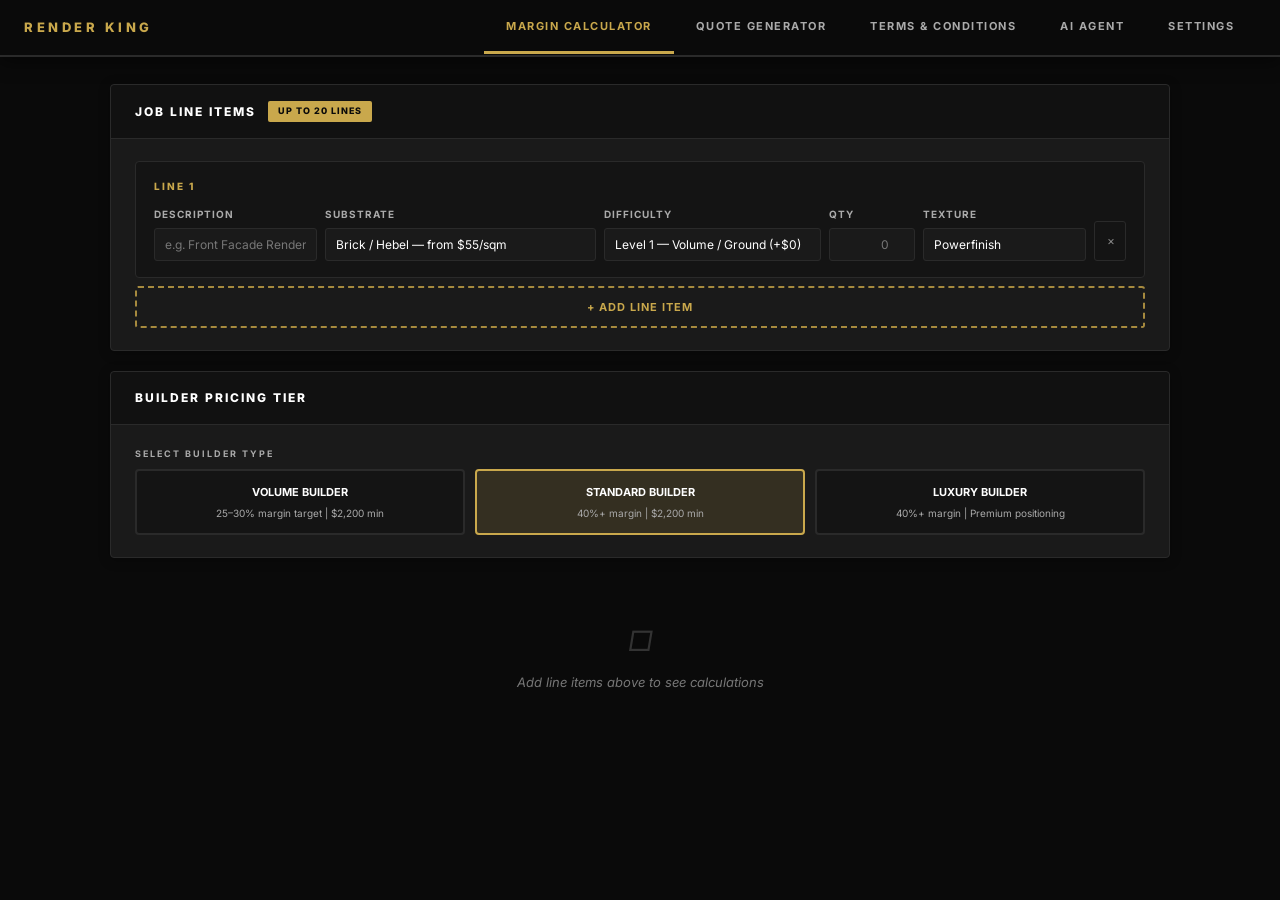
==== index.html @ f0fb31f8 "Dual-layer material calc for Full Hebel/EPS Systems, nonRender exclusion update, material breakdown " ====
<!DOCTYPE html>
<html lang="en">
<head>
<meta charset="UTF-8">
<meta name="viewport" content="width=device-width, initial-scale=1.0">
<title>RENDER KING — Business Tools</title>
<link href="https://fonts.googleapis.com/css2?family=Inter:wght@300;400;500;600;700;800;900&display=swap" rel="stylesheet">
<link rel="stylesheet" href="styles.css">
</head>
<body>

<!-- ═══ DRIFT WARNING BANNER ═══ -->
<div id="drift-banner" class="drift-banner">WARNING: CRITICAL VALUES HAVE DRIFTED FROM LOCKED DEFAULTS — REVIEW SETTINGS IMMEDIATELY</div>

<!-- ═══ TOP NAV BAR ═══ -->
<nav class="topnav">
  <div class="nav-brand">RENDER KING</div>
  <div class="nav-tabs">
    <button class="nav-tab active" data-tab="calculator" onclick="switchTab('calculator')">MARGIN CALCULATOR</button>
    <button class="nav-tab" data-tab="quote" onclick="switchTab('quote')">QUOTE GENERATOR</button>
    <button class="nav-tab" data-tab="terms" onclick="switchTab('terms')">TERMS &amp; CONDITIONS</button>
    <button class="nav-tab" data-tab="ai" onclick="switchTab('ai')">AI AGENT</button>
    <button class="nav-tab" data-tab="settings" onclick="switchTab('settings')">SETTINGS</button>
  </div>
</nav>

<!-- ═══════════════════════════════════════════════════════════ -->
<!-- TAB 1: MARGIN CALCULATOR                                    -->
<!-- ═══════════════════════════════════════════════════════════ -->
<div id="tab-calculator" class="tab-content active">
  <div class="page">

    <!-- SURFACE LINES -->
    <div class="card">
      <div class="card-header">
        <h2>JOB LINE ITEMS</h2>
        <span class="badge">UP TO 20 LINES</span>
      </div>
      <div class="card-body">
        <div id="surface-lines" class="surface-lines"></div>
        <button id="add-surface-btn" class="add-surface-btn" onclick="addSurfaceLine()">+ ADD LINE ITEM</button>
      </div>
    </div>

    <!-- BUILDER TIER -->
    <div class="card">
      <div class="card-header"><h2>BUILDER PRICING TIER</h2></div>
      <div class="card-body">
        <div class="section-label">SELECT BUILDER TYPE</div>
        <div id="tier-grid" class="tier-grid">
          <div class="tier-option" onclick="selectTier(this,'volume')" data-key="volume">
            <div class="tier-label">VOLUME BUILDER</div>
            <div class="tier-rate">25–30% margin target | $2,200 min</div>
          </div>
          <div class="tier-option active" onclick="selectTier(this,'standard')" data-key="standard">
            <div class="tier-label">STANDARD BUILDER</div>
            <div class="tier-rate">40%+ margin | $2,200 min</div>
          </div>
          <div class="tier-option" onclick="selectTier(this,'luxury')" data-key="luxury">
            <div class="tier-label">LUXURY BUILDER</div>
            <div class="tier-rate">40%+ margin | Premium positioning</div>
          </div>
        </div>
      </div>
    </div>

    <!-- EMPTY STATE -->
    <div id="empty-state" class="empty-state" style="display:none;">
      <div style="font-size:28px;color:var(--border-light);margin-bottom:8px;">&#9633;</div>
      <div>Add line items above to see calculations</div>
    </div>

    <!-- RESULTS -->
    <div id="results-content">

      <!-- SUMMARY -->
      <div class="card">
        <div class="card-header"><h2>JOB COST SUMMARY</h2><span class="badge">INTERNAL ONLY</span></div>
        <div class="card-body">
          <div id="vol-floor-warning" class="callout callout-red" style="display:none;margin-bottom:16px;">
            <strong>VOLUME BUILDER FLOOR ACTIVE:</strong> One or more line items have been locked to the $47/sqm minimum sell rate. The calculated rate was below the floor.
          </div>
          <div class="results-grid four">
            <div class="stat-card"><div class="stat-label">TOTAL RENDER AREA</div><div class="stat-value" id="r-total-sqm">—</div><div class="stat-sub" id="r-total-sqm-sub">Render lines only (excl. slabs & installs)</div></div>
            <div class="stat-card"><div class="stat-label">TOTAL MATERIAL COST</div><div class="stat-value" id="r-mat-cost">—</div><div class="stat-sub" id="r-mat-sub">Dulux system estimate</div></div>
            <div class="stat-card"><div class="stat-label">TOTAL LABOUR COST</div><div class="stat-value" id="r-lab-cost">—</div><div class="stat-sub" id="r-lab-sub">—</div></div>
            <div class="stat-card" style="border-color:var(--gold);"><div class="stat-label">TOTAL JOB COST</div><div class="stat-value gold" id="r-job-cost">—</div><div class="stat-sub" id="r-sqm-cost">—</div></div>
          </div>
        </div>
      </div>

      <!-- RECOMMENDED SELL PRICE -->
      <div class="card">
        <div class="card-header"><h2>RECOMMENDED SELL PRICE</h2><span class="badge">ALL PRICES EX GST</span></div>
        <div class="card-body" id="rec-sell-wrap"></div>
      </div>

      <!-- CUSTOM SELL PRICE -->
      <div class="card">
        <div class="card-header"><h2>CUSTOM SELL PRICE CHECK</h2></div>
        <div class="card-body">
          <div class="sell-price-wrap">
            <label>ENTER SELL PRICE (EX GST):</label>
            <input type="number" id="custom-sell" placeholder="0.00" oninput="recalc()">
            <div class="sp-result" id="custom-margin-display">Enter a sell price to see your actual margin</div>
          </div>
        </div>
      </div>

      <!-- MARGIN BANDS -->
      <div class="card">
        <div class="card-header"><h2>MARGIN BANDS</h2></div>
        <div class="card-body" id="margin-bands-wrap"></div>
      </div>

      <!-- PER-LINE BREAKDOWN -->
      <div class="card">
        <div class="card-header"><h2>PER-LINE BREAKDOWN</h2></div>
        <div class="card-body" id="line-breakdown-wrap"></div>
      </div>

      <!-- MARKET RATE COMPARISON -->
      <div class="card">
        <div class="card-header"><h2>MARKET RATE COMPARISON</h2><span class="badge">GOLD COAST 2025-2026</span></div>
        <div class="card-body" id="market-check-wrap"></div>
      </div>

      <!-- MATERIAL ESTIMATE -->
      <div class="card">
        <div class="card-header"><h2>MATERIAL COST ESTIMATE</h2><span class="badge">DULUX PACK CARD</span></div>
        <div class="card-body" id="material-wrap"></div>
      </div>

    </div><!-- /results-content -->
  </div><!-- /page -->
</div><!-- /tab-calculator -->


<!-- ═══════════════════════════════════════════════════════════ -->
<!-- TAB 2: QUOTE GENERATOR                                      -->
<!-- ═══════════════════════════════════════════════════════════ -->
<div id="tab-quote" class="tab-content">
  <div class="doc">

    <!-- HEADER -->
    <div class="doc-header">
      <div class="header-row">
        <div class="brand-block">
          <div class="doc-label">FORMAL QUOTATION</div>
          <h1>RENDER KING</h1>
          <div class="tagline">Premium Acrylic Render &amp; Texture Finish Specialist — Gold Coast QLD</div>
        </div>
        <div class="contact-block">
          <div class="cl"><strong>PHONE</strong> 0468 041 477</div>
          <div class="cl"><strong>EMAIL</strong> admin@renderrender.com.au</div>
          <div class="cl"><strong>WEB</strong> renderrender.com.au</div>
          <div class="cl" style="margin-top:8px;font-size:10px;color:var(--grey-mid);">All prices ex GST unless stated</div>
        </div>
      </div>
      <div class="quote-meta">
        <div class="meta-cell">
          <div class="meta-label">QUOTE NUMBER</div>
          <div class="meta-value"><span contenteditable="true" id="q-quote-number">RK-2026-</span></div>
        </div>
        <div class="meta-cell">
          <div class="meta-label">DATE ISSUED</div>
          <div class="meta-value" id="q-date-display"></div>
        </div>
        <div class="meta-cell">
          <div class="meta-label">QUOTE VALIDITY</div>
          <select class="validity-select" id="q-validity-select" onchange="updateQuoteValidity()">
            <option value="24">24 Hours</option>
            <option value="48" selected>48 Hours</option>
            <option value="120">5 Days</option>
            <option value="168">7 Days</option>
            <option value="336">14 Days</option>
            <option value="720">30 Days</option>
          </select>
          <div class="expiry-note" id="q-expiry-note"></div>
        </div>
        <div class="meta-cell">
          <div class="meta-label">BUILDER TYPE</div>
          <select class="validity-select" id="q-builder-type">
            <option value="standard">Standard Builder</option>
            <option value="volume">Volume Builder</option>
            <option value="luxury">Luxury Builder</option>
          </select>
        </div>
      </div>
      <div class="validity-banner" id="q-validity-banner">QUOTE VALID FOR 48 HOURS FROM DATE OF ISSUE</div>
    </div>

    <!-- BODY -->
    <div class="doc-body">

      <!-- Section 1: Client Details -->
      <div class="section">
        <div class="section-hd"><div class="sec-num">1</div><h2>CLIENT DETAILS</h2></div>
        <div class="g2">
          <div>
            <div class="field"><div class="field-lbl">CLIENT / COMPANY NAME</div><div class="field-val" contenteditable="true">&nbsp;</div></div>
            <div class="field"><div class="field-lbl">CONTACT NAME</div><div class="field-val" contenteditable="true">&nbsp;</div></div>
            <div class="field"><div class="field-lbl">PHONE</div><div class="field-val" contenteditable="true">&nbsp;</div></div>
            <div class="field"><div class="field-lbl">EMAIL</div><div class="field-val" contenteditable="true">&nbsp;</div></div>
          </div>
          <div>
            <div class="field"><div class="field-lbl">SITE ADDRESS</div><div class="field-val" contenteditable="true">&nbsp;</div></div>
            <div class="field"><div class="field-lbl">LOT / PLAN NUMBER</div><div class="field-val" contenteditable="true">&nbsp;</div></div>
            <div class="field"><div class="field-lbl">WORK CONTRACT / PO NUMBER</div><div class="field-val" contenteditable="true">&nbsp;</div></div>
            <div class="field"><div class="field-lbl">BUILDER REFERENCE</div><div class="field-val" contenteditable="true">&nbsp;</div></div>
          </div>
        </div>
      </div>

      <!-- Section 2: Scope of Work -->
      <div class="section">
        <div class="section-hd"><div class="sec-num">2</div><h2>SCOPE OF WORK</h2></div>
        <div class="field"><div class="field-lbl">PROJECT DESCRIPTION</div><div class="field-val tall" contenteditable="true">Acrylic render and texture finish application as per specifications below.</div></div>
        <div class="g2" style="margin-top:14px;">
          <div class="field"><div class="field-lbl">SUBSTRATE TYPE</div><div class="field-val" contenteditable="true">Brick/Hebel</div></div>
          <div class="field"><div class="field-lbl">DIFFICULTY LEVEL</div><div class="field-val" contenteditable="true">Level 1 — Volume/Ground</div></div>
        </div>
      </div>

      <!-- Section 3: Pricing -->
      <div class="section">
        <div class="section-hd"><div class="sec-num">3</div><h2>PRICING SCHEDULE</h2></div>
        <div class="pricing-wrap">
          <table class="pricing-table">
            <thead>
              <tr>
                <th>DESCRIPTION</th>
                <th class="right">QTY</th>
                <th>UNIT</th>
                <th class="right">RATE (EX GST)</th>
                <th class="right">TOTAL</th>
                <th class="center no-print">DEL</th>
              </tr>
            </thead>
            <tbody id="q-pricing-body"></tbody>
            <tfoot>
              <tr class="subtotal-row">
                <td colspan="4" class="right">SUBTOTAL (EX GST)</td>
                <td class="right" id="q-subtotal-cell">$0.00</td>
                <td class="no-print"></td>
              </tr>
              <tr class="gst-row">
                <td colspan="4" class="right">GST (10%)</td>
                <td class="right" id="q-gst-cell">$0.00</td>
                <td class="no-print"></td>
              </tr>
              <tr class="grand-total-row">
                <td colspan="4" class="right">TOTAL (INC GST)</td>
                <td class="right" id="q-grand-total-cell">$0.00</td>
                <td class="no-print"></td>
              </tr>
            </tfoot>
          </table>
        </div>
        <button class="add-line-btn no-print" onclick="addQuoteLine()">+ ADD LINE ITEM</button>
      </div>

      <!-- Section 4: Inclusions & Exclusions -->
      <div class="section">
        <div class="section-hd"><div class="sec-num">4</div><h2>INCLUSIONS &amp; EXCLUSIONS</h2></div>
        <div class="inc-exc">
          <div class="inc-col">
            <h4>INCLUDED</h4>
            <ul class="ie-list">
              <li>Supply and application of acrylic render system</li>
              <li>Surface preparation and priming</li>
              <li>Corner beading and trim installation</li>
              <li>Masking and protection of adjacent surfaces</li>
              <li>Final texture coat application</li>
              <li>Site cleanup on completion</li>
              <li>Touch-up kit supplied</li>
            </ul>
          </div>
          <div class="exc-col">
            <h4>EXCLUDED</h4>
            <ul class="ie-list">
              <li>Scaffolding (unless specified in pricing)</li>
              <li>Structural repairs or crack stitching</li>
              <li>Painting (unless specified)</li>
              <li>Removal of existing render</li>
              <li>Waterproofing (unless specified)</li>
              <li>Any work not explicitly listed above</li>
            </ul>
          </div>
        </div>
      </div>

      <!-- Section 5: Payment Terms -->
      <div class="section">
        <div class="section-hd"><div class="sec-num">5</div><h2>PAYMENT SCHEDULE</h2></div>
        <table class="payment-table">
          <thead>
            <tr><th>STAGE</th><th>DESCRIPTION</th><th class="right">%</th><th class="right">AMOUNT (EX GST)</th></tr>
          </thead>
          <tbody>
            <tr>
              <td><span class="stage-num">1</span></td>
              <td>Booking Deposit — due on acceptance</td>
              <td class="right" id="q-deposit-pct">10%</td>
              <td class="right" id="q-deposit-amt">—</td>
            </tr>
            <tr>
              <td><span class="stage-num">2</span></td>
              <td>Material Payment — due before materials ordered</td>
              <td class="right">50%</td>
              <td class="right" id="q-material-amt">—</td>
            </tr>
            <tr>
              <td><span class="stage-num">3</span></td>
              <td>Final Payment — due on practical completion</td>
              <td class="right" id="q-final-pct">40%</td>
              <td class="right" id="q-final-amt">—</td>
            </tr>
          </tbody>
          <tfoot>
            <tr><td colspan="3" class="right">TOTAL (EX GST)</td><td class="right" id="q-payment-total">—</td></tr>
          </tfoot>
        </table>
        <div class="callout callout-gold" style="margin-top:14px;">
          <strong>PAYMENT TERMS:</strong> All invoices are due within 7 days of issue. Overdue accounts incur a $220 administration fee plus 3% per week interest on the outstanding balance. Governed by the Building Industry Fairness (Security of Payment) Act 2017 (QLD).
        </div>
      </div>

      <!-- Section 6: T&C Summary -->
      <div class="section">
        <div class="section-hd"><div class="sec-num">6</div><h2>KEY TERMS</h2></div>
        <div class="tc-grid">
          <div class="tc-item"><div class="tc-head">VARIATION RATE</div>$110/hr + GST — 2-hour minimum for all variations</div>
          <div class="tc-item"><div class="tc-head">MINIMUM JOB</div>$2,200 ex GST minimum applies to all works</div>
          <div class="tc-item"><div class="tc-head">QUOTE VALIDITY</div>This quote is valid for the period stated above from date of issue</div>
          <div class="tc-item"><div class="tc-head">GOVERNING LAW</div>Building Industry Fairness (Security of Payment) Act 2017 (QLD)</div>
        </div>
      </div>

      <!-- Section 7: Site Photos & Plans -->
      <div class="section">
        <div class="section-hd"><div class="sec-num">7</div><h2>SITE PHOTOS, PLANS &amp; MARKUPS</h2></div>
        <div class="quote-attachments-zone no-print">
          <input type="file" id="q-attach-input" multiple accept="image/*,.pdf" onchange="handleQuoteAttachments(this.files)" style="display:none;">
          <button class="add-line-btn" onclick="document.getElementById('q-attach-input').click()" style="margin-bottom:10px;">UPLOAD PHOTOS / PLANS</button>
          <div class="upload-hint">Accepts JPG, PNG, PDF — multiple files supported</div>
        </div>
        <div id="q-attach-list" class="quote-attach-list"></div>
        <div class="callout callout-info" style="margin-top:14px;">
          <strong>NOTE:</strong> Attached files are stored with this quote and visible when the quote link is shared.
        </div>
      </div>

      <!-- Section 8: Special Conditions -->
      <div class="section">
        <div class="section-hd"><div class="sec-num">8</div><h2>SPECIAL CONDITIONS</h2></div>
        <div id="q-special-conditions" class="special-conditions-list"></div>
        <button class="add-line-btn no-print" onclick="addSpecialCondition()" style="margin-top:10px;">+ ADD SPECIAL CONDITION</button>
      </div>

      <!-- Section 9: Signature -->
      <div class="section">
        <div class="section-hd"><div class="sec-num">9</div><h2>ACCEPTANCE</h2></div>
        <div class="callout callout-gold" style="margin-bottom:16px;">
          <strong>By signing below, the client accepts this quotation and agrees to the Payment Terms &amp; Conditions of Render Render Pty Ltd (trading as Render King).</strong>
        </div>

        <!-- Digital Signature (screen) -->
        <div class="digital-sig-block no-print">
          <div class="digital-sig-title">DIGITAL SIGNATURE</div>
          <div class="digital-sig-subtitle">Draw your signature below to accept this quotation</div>
          <div class="sig-accepted-banner" id="q-sig-accepted-banner">
            <span class="acc-label"></span>
          </div>
          <div class="canvas-wrap" id="q-canvas-wrap">
            <canvas id="q-sig-canvas"></canvas>
            <div class="canvas-hint" id="q-canvas-hint">SIGN HERE</div>
          </div>
          <div class="sig-btn-row">
            <button class="sig-btn sig-btn-clear" onclick="clearQuoteSig()">CLEAR</button>
            <button class="sig-btn sig-btn-accept" id="q-accept-btn" onclick="acceptQuoteSig()" disabled>ACCEPT &amp; SIGN</button>
          </div>
          <img id="q-sig-image" style="display:none;max-width:300px;margin:10px auto;border:1px solid var(--border);" alt="Signature">
        </div>

        <!-- Print Signature -->
        <div class="print-sig-grid">
          <div>
            <div class="print-sig-lbl">CLIENT SIGNATURE</div>
            <div class="print-sig-line"></div>
            <div class="sig-field-row">
              <label class="sig-field-label">Full Name</label>
              <input type="text" class="sig-field-input" id="q-sig-client-name" placeholder="Type full name">
            </div>
            <div class="sig-field-row">
              <label class="sig-field-label">Date</label>
              <input type="date" class="sig-field-input" id="q-sig-client-date">
            </div>
            <div class="sig-field-row">
              <label class="sig-field-label">Print Name</label>
              <input type="text" class="sig-field-input" id="q-sig-client-print" placeholder="Print name">
            </div>
          </div>
          <div>
            <div class="print-sig-lbl">RENDER RENDER PTY LTD (RENDER KING)</div>
            <div class="print-sig-line"></div>
            <div class="sig-field-row">
              <label class="sig-field-label">Name</label>
              <span class="sig-field-locked">King Mannion</span>
            </div>
            <div class="sig-field-row">
              <label class="sig-field-label">Title</label>
              <span class="sig-field-locked">Director</span>
            </div>
            <div class="sig-field-row">
              <label class="sig-field-label">Date</label>
              <input type="date" class="sig-field-input" id="q-sig-rk-date">
            </div>
          </div>
        </div>
      </div>

    </div><!-- /doc-body -->

    <div class="doc-footer">
      <div><span class="gold">RENDER RENDER PTY LTD</span> — Trading as Render King</div>
      <div>Phone: 0468 041 477 | Gold Coast, QLD</div>
    </div>
  </div><!-- /doc -->

  <div class="quote-toolbar no-print">
    <button class="tb-btn" onclick="saveQuoteToGitHub()">SAVE &amp; GET LINK</button>
    <button class="tb-btn ghost" onclick="window.print()">PRINT / SAVE PDF</button>
    <button class="tb-btn ghost" onclick="toggleEditMode()">EDIT MODE</button>
    <button class="tb-btn ghost" onclick="clearQuoteForm()">CLEAR FORM</button>
  </div>
</div><!-- /tab-quote -->


<!-- ═══════════════════════════════════════════════════════════ -->
<!-- TAB 3: TERMS & CONDITIONS                                   -->
<!-- ═══════════════════════════════════════════════════════════ -->
<div id="tab-terms" class="tab-content">
  <div class="doc">
    <div class="doc-header">
      <div class="header-row">
        <div class="brand-block">
          <div class="doc-label">PAYMENT TERMS &amp; CONDITIONS</div>
          <h1>RENDER KING</h1>
          <div class="tagline">Render Render Pty Ltd — Gold Coast QLD</div>
        </div>
        <div class="contact-block">
          <div class="cl"><strong>PHONE</strong> 0468 041 477</div>
          <div class="cl"><strong>EMAIL</strong> admin@renderrender.com.au</div>
          <div class="cl"><strong>WEB</strong> renderrender.com.au</div>
        </div>
      </div>
    </div>

    <div class="doc-body">

      <!-- Section 1 -->
      <div class="section">
        <div class="tc-section"><div class="tc-section-head"><div class="tc-section-num">1</div><h2>PAYMENT TERMS</h2></div>
          <div class="clause"><span class="clause-num">1.1</span><span class="clause-text">All invoices issued by Render Render Pty Ltd (trading as Render King) are due and payable within seven (7) days from the date of issue unless otherwise agreed in writing.</span></div>
          <div class="clause"><span class="clause-num">1.2</span><span class="clause-text">Payment must be made in full by the due date. Partial payments are not accepted unless a formal payment arrangement has been agreed upon in writing.</span></div>
          <div class="clause"><span class="clause-num">1.3</span><span class="clause-text">All prices quoted are exclusive of GST unless explicitly stated otherwise.</span></div>
        </div>
      </div>

      <!-- Section 2 -->
      <div class="section">
        <div class="tc-section"><div class="tc-section-head"><div class="tc-section-num">2</div><h2>PAYMENT STRUCTURE</h2></div>
          <div class="clause"><span class="clause-num">2.1</span><span class="clause-text">For projects valued over $20,000 (ex GST): 5% booking deposit on acceptance, 50% material payment before materials are ordered, and 45% final payment on practical completion.</span></div>
          <div class="clause"><span class="clause-num">2.2</span><span class="clause-text">For projects valued under $20,000 (ex GST): 10% booking deposit on acceptance, 50% material payment before materials are ordered, and 40% final payment on practical completion.</span></div>
          <div class="clause"><span class="clause-num">2.3</span><span class="clause-text">Volume builder payment terms are negotiated separately and confirmed in writing prior to commencement.</span></div>
        </div>
      </div>

      <!-- Section 3 -->
      <div class="section">
        <div class="tc-section"><div class="tc-section-head"><div class="tc-section-num">3</div><h2>OVERDUE PAYMENTS &amp; ENFORCEMENT</h2></div>
          <div class="clause"><span class="clause-num">3.1</span><span class="clause-text">Any invoice that remains unpaid after the due date will incur a $220 administration fee.</span></div>
          <div class="clause"><span class="clause-num">3.2</span><span class="clause-text">Interest will be charged at a rate of 3% per week on the outstanding balance from the date the invoice becomes overdue.</span></div>
          <div class="clause"><span class="clause-num">3.3</span><span class="clause-text">Render Render Pty Ltd reserves the right to engage debt recovery services for any unpaid invoices. All associated recovery costs, including legal fees and collection agency charges, will be borne by the debtor.</span></div>
          <div class="clause"><span class="clause-num">3.4</span><span class="clause-text">These terms are governed by the Building Industry Fairness (Security of Payment) Act 2017 (QLD). Render Render Pty Ltd reserves all rights under this legislation to recover payment for work performed.</span></div>
        </div>
      </div>

      <!-- Section 4 -->
      <div class="section">
        <div class="tc-section"><div class="tc-section-head"><div class="tc-section-num">4</div><h2>SUSPENSION OF WORKS</h2></div>
          <div class="clause"><span class="clause-num">4.1</span><span class="clause-text">Render Render Pty Ltd reserves the right to suspend works immediately if payment terms are breached.</span></div>
          <div class="clause"><span class="clause-num">4.2</span><span class="clause-text">Any suspension due to non-payment may result in rescheduling and additional costs.</span></div>
        </div>
      </div>

      <!-- Section 5 -->
      <div class="section">
        <div class="tc-section"><div class="tc-section-head"><div class="tc-section-num">5</div><h2>OWNERSHIP OF MATERIALS AND WORKS</h2></div>
          <div class="clause"><span class="clause-num">5.1</span><span class="clause-text">All materials, finishes, and works supplied by Render Render Pty Ltd remain the property of the contractor until payment is received in full for all claims associated with the contract.</span></div>
          <div class="clause"><span class="clause-num">5.2</span><span class="clause-text">Legal ownership transfers only once full settlement is cleared and confirmed.</span></div>
        </div>
      </div>

      <!-- Section 6 -->
      <div class="section">
        <div class="tc-section"><div class="tc-section-head"><div class="tc-section-num">6</div><h2>WORK SUSPENSION AND SUBCONTRACTING LIMITATIONS</h2></div>
          <div class="clause"><span class="clause-num">6.1</span><span class="clause-text">If any invoice remains unpaid beyond its due date or the agreed credit limit is exceeded, Render Render Pty Ltd reserves the right to stop work immediately.</span></div>
          <div class="clause"><span class="clause-num">6.2</span><span class="clause-text">In the event of a payment dispute or unresolved claim, no third-party contractors, builders, or suppliers are to be engaged for continuation, rectification, or substitution of the contracted works until a written resolution is agreed upon by both parties.</span></div>
          <div class="clause"><span class="clause-num">6.3</span><span class="clause-text">This clause ensures the integrity of the job and allows for proper dispute handling without interference or miscommunication.</span></div>
        </div>
      </div>

      <!-- Section 7 -->
      <div class="section">
        <div class="tc-section"><div class="tc-section-head"><div class="tc-section-num">7</div><h2>VARIATIONS AND DELAYS</h2></div>
          <div class="clause"><span class="clause-num">7.1</span><span class="clause-text">Any changes to the original scope of work must be submitted in writing and confirmed by both parties prior to execution.</span></div>
          <div class="clause"><span class="clause-num">7.2</span><span class="clause-text">Additional work or alterations will be costed at the variation rate of $110/hr (ex GST) with a 2-hour minimum, or as a quoted variation, and billed accordingly.</span></div>
          <div class="clause"><span class="clause-num">7.3</span><span class="clause-text">Delays caused by weather, site restrictions, or other trades may require rescheduling or additional charges, which will be communicated clearly at the time.</span></div>
        </div>
      </div>

      <!-- Section 8 -->
      <div class="section">
        <div class="tc-section"><div class="tc-section-head"><div class="tc-section-num">8</div><h2>MINIMUM JOB VALUE</h2></div>
          <div class="clause"><span class="clause-num">8.1</span><span class="clause-text">A minimum job value of $2,200 (ex GST) applies to all works undertaken by Render Render Pty Ltd.</span></div>
          <div class="clause"><span class="clause-num">8.2</span><span class="clause-text">Any works quoted below this threshold will be invoiced at the minimum job value.</span></div>
        </div>
      </div>

      <!-- Section 9 -->
      <div class="section">
        <div class="tc-section"><div class="tc-section-head"><div class="tc-section-num">9</div><h2>WORKMANSHIP WARRANTY</h2></div>
          <div class="clause"><span class="clause-num">9.1</span><span class="clause-text">All workmanship is covered under statutory warranties as required by Queensland law.</span></div>
        </div>
      </div>

      <!-- Section 10 -->
      <div class="section">
        <div class="tc-section"><div class="tc-section-head"><div class="tc-section-num">10</div><h2>SUPPLIER PRODUCT WARRANTY</h2></div>
          <div class="clause"><span class="clause-num">10.1</span><span class="clause-text">Render Render Pty Ltd uses only premium, industry-leading products and materials supplied by trusted manufacturers including Dulux Acratex systems.</span></div>
          <div class="clause"><span class="clause-num">10.2</span><span class="clause-text">All finishes, coatings, and specialised products used in your project are backed by the warranties of their respective suppliers.</span></div>
          <div class="clause"><span class="clause-num">10.3</span><span class="clause-text">We confidently pass these protections on to you, ensuring that your investment is safeguarded by both our workmanship and the quality of the materials we use.</span></div>
        </div>
      </div>

      <!-- Section 11 -->
      <div class="section">
        <div class="tc-section"><div class="tc-section-head"><div class="tc-section-num">11</div><h2>TERMINATION</h2></div>
          <div class="clause"><span class="clause-num">11.1</span><span class="clause-text">Render Render Pty Ltd reserves the right to terminate this agreement if payment terms are repeatedly breached, site conditions become unworkable, or if outside contractors are engaged before a written dispute is resolved.</span></div>
          <div class="clause"><span class="clause-num">11.2</span><span class="clause-text">Upon termination, any work completed up to that point will be invoiced and is payable immediately.</span></div>
        </div>
      </div>

      <div class="end-mark">— END OF TERMS —</div>

      <!-- SIGNATURE -->
      <div class="tc-sig-section">
        <div class="tc-sig-title">ACKNOWLEDGEMENT &amp; ACCEPTANCE</div>
        <div class="callout callout-gold" style="margin-bottom:24px;">
          <strong>By signing below, the client acknowledges they have read, understood, and agree to all Payment Terms &amp; Conditions set out in this document. These terms form part of the contract between the client and Render Render Pty Ltd (trading as Render King).</strong>
        </div>
        <div style="margin-bottom:20px;">
          <div class="field-lbl" style="margin-bottom:4px;">PROJECT / QUOTE REFERENCE</div>
          <div class="field-val" contenteditable="true">&nbsp;</div>
        </div>
        <div class="print-sig-grid">
          <div>
            <div class="print-sig-lbl">CLIENT SIGNATURE</div>
            <div class="print-sig-line"></div>
            <div class="sig-field-row">
              <label class="sig-field-label">Full Name</label>
              <input type="text" class="sig-field-input" id="tc-sig-client-name" placeholder="Type full name">
            </div>
            <div class="sig-field-row">
              <label class="sig-field-label">Date</label>
              <input type="date" class="sig-field-input" id="tc-sig-client-date">
            </div>
            <div class="sig-field-row">
              <label class="sig-field-label">Print Name</label>
              <input type="text" class="sig-field-input" id="tc-sig-client-print" placeholder="Print name">
            </div>
          </div>
          <div>
            <div class="print-sig-lbl">RENDER RENDER PTY LTD (RENDER KING)</div>
            <div class="print-sig-line"></div>
            <div class="sig-field-row">
              <label class="sig-field-label">Name</label>
              <span class="sig-field-locked">King Mannion</span>
            </div>
            <div class="sig-field-row">
              <label class="sig-field-label">Title</label>
              <span class="sig-field-locked">Director</span>
            </div>
            <div class="sig-field-row">
              <label class="sig-field-label">Date</label>
              <input type="date" class="sig-field-input" id="tc-sig-rk-date">
            </div>
          </div>
        </div>
      </div>
    </div><!-- /doc-body -->

    <div class="doc-footer">
      <div><span class="gold">RENDER RENDER PTY LTD</span> — Trading as Render King — Payment Terms &amp; Conditions</div>
      <div>Phone: 0468 041 477 | Gold Coast, QLD</div>
    </div>
  </div><!-- /doc -->

  <div class="quote-toolbar no-print">
    <button class="tb-btn" onclick="window.print()">PRINT / SAVE PDF</button>
  </div>
</div><!-- /tab-terms -->


<!-- ═══════════════════════════════════════════════════════════ -->
<!-- TAB 4: AI AGENT — GUIDED JOB CAPTURE FORM                  -->
<!-- ═══════════════════════════════════════════════════════════ -->
<div id="tab-ai" class="tab-content">
  <div class="page">

    <!-- SUCCESS BANNER -->
    <div id="agent-success-banner" class="agent-success-banner" style="display:none;">QUOTE POPULATED — Review and confirm before saving</div>

    <!-- SECTION 1: CLIENT DETAILS -->
    <div class="card">
      <div class="card-header"><h2>CLIENT DETAILS</h2></div>
      <div class="card-body">
        <div class="agent-grid">
          <div class="agent-field">
            <label>CLIENT NAME</label>
            <div class="mic-wrap">
              <input type="text" id="ag-client-name" placeholder="Client or company name">
              <button class="mic-btn" onclick="startVoice('ag-client-name')" title="Voice input">&#127908;</button>
            </div>
          </div>
          <div class="agent-field">
            <label>PHONE NUMBER</label>
            <div class="mic-wrap">
              <input type="tel" id="ag-phone" placeholder="0400 000 000">
              <button class="mic-btn" onclick="startVoice('ag-phone','phone')" title="Voice input">&#127908;</button>
            </div>
          </div>
          <div class="agent-field">
            <label>EMAIL ADDRESS</label>
            <div class="mic-wrap">
              <input type="email" id="ag-email" placeholder="client@email.com">
              <button class="mic-btn" onclick="startVoice('ag-email','email')" title="Voice input">&#127908;</button>
            </div>
          </div>
          <div class="agent-field">
            <label>PROJECT ADDRESS</label>
            <div class="mic-wrap">
              <input type="text" id="ag-address" placeholder="Full site address">
              <button class="mic-btn" onclick="startVoice('ag-address')" title="Voice input">&#127908;</button>
            </div>
          </div>
          <div class="agent-field">
            <label>SITE CONTACT <span class="opt-label">(OPTIONAL)</span></label>
            <div class="mic-wrap">
              <input type="text" id="ag-site-contact" placeholder="TBA if blank">
              <button class="mic-btn" onclick="startVoice('ag-site-contact')" title="Voice input">&#127908;</button>
            </div>
          </div>
          <div class="agent-field">
            <label>BUILDER NAME <span class="opt-label">(OPTIONAL)</span></label>
            <div class="mic-wrap">
              <input type="text" id="ag-builder-name" placeholder="Builder company name">
              <button class="mic-btn" onclick="startVoice('ag-builder-name')" title="Voice input">&#127908;</button>
            </div>
          </div>
          <div class="agent-field">
            <label>BUILDER TYPE</label>
            <select id="ag-builder-type">
              <option value="volume">Volume Builder</option>
              <option value="standard" selected>Standard Builder</option>
              <option value="luxury">Luxury Builder</option>
            </select>
          </div>
        </div>
      </div>
    </div>

    <!-- SECTION 2: JOB SECTIONS -->
    <div class="card">
      <div class="card-header"><h2>JOB SECTIONS</h2><span class="badge">MULTI-SECTION SUPPORT</span></div>
      <div class="card-body">
        <div id="ag-sections-wrap"></div>
        <button class="add-surface-btn" onclick="addAgentSection()" style="margin-top:12px;">+ ADD SECTION</button>
      </div>
    </div>

    <!-- SECTION 3: JOB DETAILS -->
    <div class="card">
      <div class="card-header"><h2>JOB DETAILS</h2></div>
      <div class="card-body">
        <div class="agent-grid">
          <div class="agent-field">
            <label>COLOUR / FINISH</label>
            <div class="mic-wrap">
              <input type="text" id="ag-colour" placeholder="TBA if blank">
              <button class="mic-btn" onclick="startVoice('ag-colour')" title="Voice input">&#127908;</button>
            </div>
          </div>
          <div class="agent-field">
            <label>START DATE</label>
            <input type="date" id="ag-start-date">
          </div>
          <div class="agent-field">
            <label>DURATION</label>
            <div class="mic-wrap">
              <input type="text" id="ag-duration" placeholder="TBA if blank">
              <button class="mic-btn" onclick="startVoice('ag-duration')" title="Voice input">&#127908;</button>
            </div>
          </div>
        </div>
        <div class="agent-field" style="margin-top:12px;">
          <label>SCOPE DESCRIPTION</label>
          <div class="mic-wrap">
            <textarea id="ag-scope" rows="4" placeholder="Free text description of work — e.g. Full acrylic render to new build, ground and upper floor..."></textarea>
            <button class="mic-btn" onclick="startVoice('ag-scope')" title="Voice input" style="align-self:flex-start;margin-top:4px;">&#127908;</button>
          </div>
        </div>
      </div>
    </div>

    <!-- SECTION 4: ATTACHMENTS -->
    <div class="card">
      <div class="card-header"><h2>PLANS / PHOTOS / SITE NOTES</h2><span class="badge">OPTIONAL</span></div>
      <div class="card-body">
        <div class="agent-upload-zone" id="ag-upload-zone">
          <input type="file" id="ag-file-input" multiple accept="image/*,.pdf,.doc,.docx" onchange="handleAgentFiles(this.files)" style="display:none;">
          <button class="add-surface-btn" onclick="document.getElementById('ag-file-input').click()" style="margin-bottom:12px;">UPLOAD FILES</button>
          <div class="upload-hint">Accepts JPG, PNG, PDF, DOC — multiple files supported</div>
          <div id="ag-file-list" class="agent-file-list"></div>
        </div>
      </div>
    </div>

    <!-- SECTION 5: QUOTE SETTINGS -->
    <div class="card">
      <div class="card-header"><h2>QUOTE SETTINGS</h2></div>
      <div class="card-body">
        <div class="agent-grid">
          <div class="agent-field">
            <label>QUOTE NUMBER</label>
            <input type="text" id="ag-quote-number" placeholder="Auto-generated">
          </div>
          <div class="agent-field">
            <label>PREPARED BY</label>
            <input type="text" id="ag-prepared-by" value="King Mannion">
          </div>
          <div class="agent-field">
            <label>VALIDITY</label>
            <select id="ag-validity">
              <option value="24">24 Hours</option>
              <option value="48" selected>48 Hours</option>
              <option value="168">7 Days</option>
              <option value="336">14 Days</option>
            </select>
          </div>
        </div>
      </div>
    </div>

    <!-- VOICE INDICATOR -->
    <div id="ag-voice-indicator" class="voice-indicator" style="display:none;">&#127908; LISTENING...</div>

    <!-- ACTION BUTTONS -->
    <div class="agent-actions">
      <button class="agent-populate-btn" onclick="populateQuoteFromAgent()">POPULATE QUOTE &amp; CALCULATOR</button>
      <button class="agent-clear-btn" onclick="clearAgentForm()">CLEAR FORM</button>
    </div>

  </div><!-- /page -->
</div><!-- /tab-ai -->


<!-- ═══════════════════════════════════════════════════════════ -->
<!-- TAB 5: SETTINGS                                              -->
<!-- ═══════════════════════════════════════════════════════════ -->
<div id="tab-settings" class="tab-content">
  <div class="page">

    <!-- CORE BUSINESS SETTINGS -->
    <div class="card">
      <div class="card-header">
        <h2>CORE BUSINESS SETTINGS</h2>
        <span class="badge">STOP-CHECK ACTIVE</span>
      </div>
      <div class="card-body">
        <div class="settings-grid">
          <div class="settings-field">
            <label>SUBCONTRACTOR RATE ($/SQM)</label>
            <input type="number" id="set-subbie-rate" value="27" step="0.5" oninput="onSettingChange()">
          </div>
          <div class="settings-field">
            <label>VARIATION RATE ($/HR)</label>
            <input type="number" id="set-variation-rate" value="110" step="1" oninput="onSettingChange()">
          </div>
          <div class="settings-field">
            <label>MINIMUM JOB VALUE ($)</label>
            <input type="number" id="set-min-job" value="2200" step="100" oninput="onSettingChange()">
          </div>
          <div class="settings-field">
            <label>SLAB LABOUR (FLAT FEE $)</label>
            <input type="number" id="set-slab-labour" value="200" step="10" oninput="onSettingChange()">
          </div>
        </div>
      </div>
    </div>

    <!-- SUBSTRATE BASE RATES -->
    <div class="card">
      <div class="card-header">
        <h2>SUBSTRATE BASE RATES ($/SQM SELL)</h2>
        <span class="badge">ALL PRICES EX GST</span>
      </div>
      <div class="card-body">
        <div class="settings-grid">
          <div class="settings-field">
            <label>BRICK / HEBEL</label>
            <input type="number" id="set-sub-brick_hebel" value="55" step="1" oninput="onSettingChange()">
          </div>
          <div class="settings-field">
            <label>EPS / BLUEBOARD</label>
            <input type="number" id="set-sub-eps_blueboard" value="75" step="1" oninput="onSettingChange()">
          </div>
          <div class="settings-field">
            <label>SPECIALTY / ARCHITECTURAL</label>
            <input type="number" id="set-sub-specialty" value="110" step="1" oninput="onSettingChange()">
          </div>
          <div class="settings-field">
            <label>HEBEL SUPPLY + INSTALL</label>
            <input type="number" id="set-sub-hebel_supply" value="110" step="1" oninput="onSettingChange()">
          </div>
          <div class="settings-field">
            <label>FULL HEBEL SYSTEM</label>
            <input type="number" id="set-sub-hebel_full" value="165" step="1" oninput="onSettingChange()">
          </div>
          <div class="settings-field">
            <label>EPS SUPPLY + INSTALL</label>
            <input type="number" id="set-sub-eps_supply" value="85" step="1" oninput="onSettingChange()">
          </div>
          <div class="settings-field">
            <label>FULL EPS SYSTEM</label>
            <input type="number" id="set-sub-eps_full" value="150" step="1" oninput="onSettingChange()">
          </div>
          <div class="settings-field">
            <label>SLAB BUILD ($/LM)</label>
            <input type="number" id="set-sub-slab_build" value="15" step="0.5" oninput="onSettingChange()">
          </div>
          <div class="settings-field">
            <label>SPECIALTY FINISH</label>
            <input type="number" id="set-sub-specialty_finish" value="95" step="1" oninput="onSettingChange()">
          </div>
          <div class="settings-field">
            <label>EXTERNAL MICROCEMENT</label>
            <input type="number" id="set-sub-ext_microcement" value="180" step="1" oninput="onSettingChange()">
          </div>
          <div class="settings-field">
            <label>OTHER / STANDARD FINISH</label>
            <input type="number" id="set-sub-other_standard" value="55" step="1" oninput="onSettingChange()">
          </div>
          <div class="settings-field">
            <label>HEBEL / AAC INSTALL (SUPPLY+INSTALL)</label>
            <input type="number" id="set-sub-hebel_install" value="80" step="1" oninput="onSettingChange()">
          </div>
          <div class="settings-field">
            <label>EPS INSTALL (SUPPLY+INSTALL)</label>
            <input type="number" id="set-sub-eps_install" value="65" step="1" oninput="onSettingChange()">
          </div>
        </div>
      </div>
    </div>

    <!-- DIFFICULTY ADD-ONS -->
    <div class="card">
      <div class="card-header">
        <h2>DIFFICULTY ADD-ONS ($/SQM)</h2>
        <span class="badge">LOCKED DEFAULTS</span>
      </div>
      <div class="card-body">
        <div class="settings-grid" style="grid-template-columns:repeat(5,1fr);">
          <div class="settings-field">
            <label>LVL 1 — GROUND</label>
            <input type="number" id="set-diff-1" value="0" step="1" oninput="onSettingChange()">
          </div>
          <div class="settings-field">
            <label>LVL 2 — LOWER</label>
            <input type="number" id="set-diff-2" value="5" step="1" oninput="onSettingChange()">
          </div>
          <div class="settings-field">
            <label>LVL 3 — UPPER</label>
            <input type="number" id="set-diff-3" value="12" step="1" oninput="onSettingChange()">
          </div>
          <div class="settings-field">
            <label>LVL 4 — DETAIL</label>
            <input type="number" id="set-diff-4" value="22" step="1" oninput="onSettingChange()">
          </div>
          <div class="settings-field">
            <label>LVL 5 — LUXURY</label>
            <input type="number" id="set-diff-5" value="35" step="1" oninput="onSettingChange()">
          </div>
        </div>
      </div>
    </div>

    <!-- VOLUME BUILDER FLOOR -->
    <div class="card">
      <div class="card-header">
        <h2>VOLUME BUILDER FLOOR</h2>
        <span class="badge">HARD FLOOR — NO QUOTE BELOW THIS</span>
      </div>
      <div class="card-body">
        <div class="settings-grid" style="grid-template-columns:1fr 1fr 1fr;">
          <div class="settings-field">
            <label>MIN SELL RATE ($/SQM)</label>
            <input type="number" id="set-vol-floor" value="47" step="1" oninput="onSettingChange()">
          </div>
        </div>
        <div class="callout callout-red" style="margin-top:14px;">
          <strong>HARD FLOOR:</strong> $47/sqm is the absolute minimum sell rate for any volume builder job. No quote can go below this regardless of substrate type or difficulty level.
        </div>
      </div>
    </div>

    <!-- DULUX PAC CARD PRODUCT PRICES -->
    <div class="card">
      <div class="card-header">
        <h2>DULUX PAC CARD — PRODUCT PRICES</h2>
        <span class="badge">2026 STODDARTS</span>
      </div>
      <div class="card-body">
        <div class="settings-grid">
          <div class="settings-field">
            <label>LOW BUILD — ACRABUILD PLUS ($/BAG)</label>
            <input type="number" id="set-pac-low-build" value="14.86" step="0.01" oninput="onSettingChange()">
          </div>
          <div class="settings-field">
            <label>MEDIUM BUILD — ACRABUILD MED ($/BAG)</label>
            <input type="number" id="set-pac-medium-build" value="11.60" step="0.01" oninput="onSettingChange()">
          </div>
          <div class="settings-field">
            <label>HIGH BUILD — COARSE 2002 ($/BAG)</label>
            <input type="number" id="set-pac-high-build" value="11.60" step="0.01" oninput="onSettingChange()">
          </div>
          <div class="settings-field">
            <label>ACRAPRO P400 ($/BAG)</label>
            <input type="number" id="set-pac-p400" value="21.10" step="0.01" oninput="onSettingChange()">
          </div>
          <div class="settings-field">
            <label>JOINT &amp; SKIM ($/BAG)</label>
            <input type="number" id="set-pac-joint-skim" value="27.13" step="0.01" oninput="onSettingChange()">
          </div>
          <div class="settings-field">
            <label>POWERFINISH 15L ($/BUCKET)</label>
            <input type="number" id="set-pac-powerfinish" value="73.57" step="0.01" oninput="onSettingChange()">
          </div>
          <div class="settings-field">
            <label>SPONGE FINE 15L ($/BUCKET)</label>
            <input type="number" id="set-pac-sponge-fine" value="73.57" step="0.01" oninput="onSettingChange()">
          </div>
          <div class="settings-field">
            <label>COVENTRY MEDIUM 15L ($/BUCKET)</label>
            <input type="number" id="set-pac-coventry-med" value="73.57" step="0.01" oninput="onSettingChange()">
          </div>
          <div class="settings-field">
            <label>SLIM TRIM 1.5mm x 3m ($/LENGTH)</label>
            <input type="number" id="set-pac-slim-trim" value="2.27" step="0.01" oninput="onSettingChange()">
          </div>
          <div class="settings-field">
            <label>MUD BUMP 2.5mm x 3m ($/LENGTH)</label>
            <input type="number" id="set-pac-mud-bump" value="3.04" step="0.01" oninput="onSettingChange()">
          </div>
          <div class="settings-field">
            <label>FIBREGLASS MESH 1m x 50m ($/ROLL)</label>
            <input type="number" id="set-pac-mesh-roll" value="8.99" step="0.01" oninput="onSettingChange()">
          </div>
          <div class="settings-field">
            <label>BLUE TAPE 36mm x 55m ($/ROLL)</label>
            <input type="number" id="set-pac-blue-tape" value="4.68" step="0.01" oninput="onSettingChange()">
          </div>
          <div class="settings-field">
            <label>MICROCEMENT ($/BUCKET — 25m²/COAT)</label>
            <input type="number" id="set-pac-microcement-bucket" value="350" step="1" oninput="onSettingChange()">
          </div>
        </div>
        <div class="callout callout-info" style="margin-top:14px;">
          <strong>SOURCE:</strong> Dulux Acratex 2026 PAC Card via Stoddarts + Microcement King pricing. All prices ex GST. These are the per-unit costs used in the PO Processor material calculations.
        </div>
      </div>
    </div>

    <!-- PO PROCESSOR COVERAGE DIVISORS -->
    <div class="card">
      <div class="card-header">
        <h2>PO PROCESSOR — COVERAGE DIVISORS</h2>
        <span class="badge">LOCKED FORMULAS</span>
      </div>
      <div class="card-body">
        <div class="callout callout-gold" style="margin-bottom:14px;">
          <strong>FORMULA:</strong> Quantity = Area (m&sup2;) &divide; Divisor. Rounding rule: 0.00–0.34 rounds down, 0.35–0.99 rounds up.
        </div>
        <div class="settings-grid">
          <div class="settings-field">
            <label>LOW BUILD — AAC (m&sup2; &divide; X)</label>
            <input type="number" id="set-cov-low-build-aac" value="4.7" step="0.1" oninput="onSettingChange()">
          </div>
          <div class="settings-field">
            <label>HIGH BUILD — SLAB (LM &divide; X)</label>
            <input type="number" id="set-cov-high-build-slab" value="20" step="1" oninput="onSettingChange()">
          </div>
          <div class="settings-field">
            <label>LOW BUILD — SLAB (LM &divide; X)</label>
            <input type="number" id="set-cov-low-build-slab" value="10" step="1" oninput="onSettingChange()">
          </div>
          <div class="settings-field">
            <label>TEXTURE — POWERFINISH (m&sup2; &divide; X)</label>
            <input type="number" id="set-cov-texture-powerfinish" value="12" step="0.5" oninput="onSettingChange()">
          </div>
          <div class="settings-field">
            <label>TEXTURE — SPONGE FINE (m&sup2; &divide; X)</label>
            <input type="number" id="set-cov-texture-sponge" value="13.5" step="0.5" oninput="onSettingChange()">
          </div>
          <div class="settings-field">
            <label>TEXTURE — COVENTRY MED (m&sup2; &divide; X)</label>
            <input type="number" id="set-cov-texture-coventry" value="11" step="0.5" oninput="onSettingChange()">
          </div>
          <div class="settings-field">
            <label>ANGLES — AAC SLIM TRIM (m&sup2; &divide; X)</label>
            <input type="number" id="set-cov-angles-aac" value="5" step="0.5" oninput="onSettingChange()">
          </div>
          <div class="settings-field">
            <label>MEDIUM BUILD — BRICK (m&sup2; &divide; X)</label>
            <input type="number" id="set-cov-medium-build-brick" value="2.7" step="0.1" oninput="onSettingChange()">
          </div>
          <div class="settings-field">
            <label>ANGLES — BRICK MUD BUMP (m&sup2; &divide; X)</label>
            <input type="number" id="set-cov-angles-brick" value="2.5" step="0.1" oninput="onSettingChange()">
          </div>
          <div class="settings-field">
            <label>EPS TOTAL BAGS (m&sup2; &divide; X)</label>
            <input type="number" id="set-cov-eps-total" value="3" step="0.5" oninput="onSettingChange()">
          </div>
          <div class="settings-field">
            <label>MESH — EPS (m&sup2; &divide; X)</label>
            <input type="number" id="set-cov-mesh-eps" value="45" step="1" oninput="onSettingChange()">
          </div>
          <div class="settings-field">
            <label>TEXTURE — SPECIALTY (m&sup2; &divide; X) [2&times; RATE]</label>
            <input type="number" id="set-cov-texture-specialty" value="6" step="0.5" oninput="onSettingChange()">
          </div>
          <div class="settings-field">
            <label>MICROCEMENT SPREAD (m&sup2; &divide; X PER COAT)</label>
            <input type="number" id="set-cov-microcement-spread" value="25" step="1" oninput="onSettingChange()">
          </div>
          <div class="settings-field">
            <label>MICROCEMENT COATS (NUMBER)</label>
            <input type="number" id="set-microcement-coats" value="3" step="1" min="1" max="5" oninput="onSettingChange()">
          </div>
        </div>
      </div>
    </div>

    <!-- LABOUR RATES BY SUBSTRATE -->
    <div class="card">
      <div class="card-header">
        <h2>LABOUR RATES BY SUBSTRATE</h2>
        <span class="badge">LOCKED DEFAULTS</span>
      </div>
      <div class="card-body">
        <div class="settings-grid">
          <div class="settings-field">
            <label>SPECIALTY FINISH ($/SQM)</label>
            <input type="number" id="set-lab-specialty" value="35" step="1" oninput="onSettingChange()">
          </div>
          <div class="settings-field">
            <label>EXTERNAL MICROCEMENT ($/SQM — 3 COATS)</label>
            <input type="number" id="set-lab-microcement" value="55" step="1" oninput="onSettingChange()">
          </div>
          <div class="settings-field">
            <label>HEBEL / AAC INSTALL ($/SQM)</label>
            <input type="number" id="set-lab-hebel-install" value="35" step="1" oninput="onSettingChange()">
          </div>
          <div class="settings-field">
            <label>EPS INSTALL ($/SQM)</label>
            <input type="number" id="set-lab-eps-install" value="30" step="1" oninput="onSettingChange()">
          </div>
        </div>
        <div class="callout callout-info" style="margin-top:14px;">
          <strong>NOTE:</strong> Standard render labour ($27/sqm) is set in the Core Settings section above. These are substrate-specific labour rates for specialty work.
        </div>
      </div>
    </div>

    <!-- INSTALL MATERIAL RATES -->
    <div class="card">
      <div class="card-header">
        <h2>INSTALL MATERIAL RATES</h2>
        <span class="badge">SUPPLY + INSTALL</span>
      </div>
      <div class="card-body">
        <div class="settings-grid">
          <div class="settings-field">
            <label>HEBEL / AAC PANELS ($/SQM SUPPLY)</label>
            <input type="number" id="set-mat-hebel-install" value="45" step="1" oninput="onSettingChange()">
          </div>
          <div class="settings-field">
            <label>EPS PANELS ($/SQM SUPPLY)</label>
            <input type="number" id="set-mat-eps-install" value="35" step="1" oninput="onSettingChange()">
          </div>
        </div>
      </div>
    </div>

    <!-- CREW PRODUCTIVITY -->
    <div class="card">
      <div class="card-header">
        <h2>CREW PRODUCTIVITY</h2>
        <span class="badge">REFERENCE</span>
      </div>
      <div class="card-body">
        <div class="settings-grid">
          <div class="settings-field">
            <label>STANDARD CREW SIZE (PEOPLE)</label>
            <input type="number" id="set-crew-size" value="3" step="1" min="1" oninput="onSettingChange()">
          </div>
          <div class="settings-field">
            <label>OUTPUT PER CREW PER DAY (SQM)</label>
            <input type="number" id="set-crew-output" value="50" step="5" min="10" oninput="onSettingChange()">
          </div>
        </div>
      </div>
    </div>

    <!-- MARGIN TARGETS -->
    <div class="card">
      <div class="card-header">
        <h2>MARGIN TARGETS BY BUILDER TIER</h2>
      </div>
      <div class="card-body">
        <div class="settings-grid">
          <div class="settings-field">
            <label>VOLUME BUILDER TARGET (%)</label>
            <input type="number" id="set-margin-volume" value="27.5" step="0.5" oninput="onSettingChange()">
          </div>
          <div class="settings-field">
            <label>STANDARD BUILDER TARGET (%)</label>
            <input type="number" id="set-margin-standard" value="40" step="0.5" oninput="onSettingChange()">
          </div>
          <div class="settings-field">
            <label>LUXURY BUILDER TARGET (%)</label>
            <input type="number" id="set-margin-luxury" value="40" step="0.5" oninput="onSettingChange()">
          </div>
        </div>
      </div>
    </div>

    <!-- MARKET RATES -->
    <div class="card">
      <div class="card-header">
        <h2>MARKET RATE REFERENCE (GOLD COAST)</h2>
        <span class="badge">2025-2026</span>
      </div>
      <div class="card-body">
        <div class="settings-grid">
          <div class="settings-field">
            <label>BRICK/HEBEL MIN ($/SQM)</label>
            <input type="number" id="set-mkt-brick_hebel-min" value="40" step="1" oninput="onSettingChange()">
          </div>
          <div class="settings-field">
            <label>BRICK/HEBEL MAX ($/SQM)</label>
            <input type="number" id="set-mkt-brick_hebel-max" value="70" step="1" oninput="onSettingChange()">
          </div>
          <div class="settings-field">
            <label>EPS/BLUEBOARD MIN</label>
            <input type="number" id="set-mkt-eps_blueboard-min" value="70" step="1" oninput="onSettingChange()">
          </div>
          <div class="settings-field">
            <label>EPS/BLUEBOARD MAX</label>
            <input type="number" id="set-mkt-eps_blueboard-max" value="120" step="1" oninput="onSettingChange()">
          </div>
          <div class="settings-field">
            <label>SPECIALTY MIN</label>
            <input type="number" id="set-mkt-specialty-min" value="100" step="1" oninput="onSettingChange()">
          </div>
          <div class="settings-field">
            <label>SPECIALTY MAX</label>
            <input type="number" id="set-mkt-specialty-max" value="180" step="1" oninput="onSettingChange()">
          </div>
          <div class="settings-field">
            <label>HEBEL S+I MIN</label>
            <input type="number" id="set-mkt-hebel_supply-min" value="90" step="1" oninput="onSettingChange()">
          </div>
          <div class="settings-field">
            <label>HEBEL S+I MAX</label>
            <input type="number" id="set-mkt-hebel_supply-max" value="140" step="1" oninput="onSettingChange()">
          </div>
          <div class="settings-field">
            <label>FULL HEBEL MIN</label>
            <input type="number" id="set-mkt-hebel_full-min" value="140" step="1" oninput="onSettingChange()">
          </div>
          <div class="settings-field">
            <label>FULL HEBEL MAX</label>
            <input type="number" id="set-mkt-hebel_full-max" value="200" step="1" oninput="onSettingChange()">
          </div>
          <div class="settings-field">
            <label>EPS S+I MIN</label>
            <input type="number" id="set-mkt-eps_supply-min" value="75" step="1" oninput="onSettingChange()">
          </div>
          <div class="settings-field">
            <label>EPS S+I MAX</label>
            <input type="number" id="set-mkt-eps_supply-max" value="110" step="1" oninput="onSettingChange()">
          </div>
          <div class="settings-field">
            <label>FULL EPS MIN</label>
            <input type="number" id="set-mkt-eps_full-min" value="120" step="1" oninput="onSettingChange()">
          </div>
          <div class="settings-field">
            <label>FULL EPS MAX</label>
            <input type="number" id="set-mkt-eps_full-max" value="180" step="1" oninput="onSettingChange()">
          </div>
          <div class="settings-field">
            <label>SPECIALTY FINISH MIN</label>
            <input type="number" id="set-mkt-specialty_finish-min" value="85" step="1" oninput="onSettingChange()">
          </div>
          <div class="settings-field">
            <label>SPECIALTY FINISH MAX</label>
            <input type="number" id="set-mkt-specialty_finish-max" value="140" step="1" oninput="onSettingChange()">
          </div>
          <div class="settings-field">
            <label>EXT MICROCEMENT MIN</label>
            <input type="number" id="set-mkt-ext_microcement-min" value="150" step="1" oninput="onSettingChange()">
          </div>
          <div class="settings-field">
            <label>EXT MICROCEMENT MAX</label>
            <input type="number" id="set-mkt-ext_microcement-max" value="250" step="1" oninput="onSettingChange()">
          </div>
          <div class="settings-field">
            <label>OTHER/STANDARD MIN</label>
            <input type="number" id="set-mkt-other_standard-min" value="40" step="1" oninput="onSettingChange()">
          </div>
          <div class="settings-field">
            <label>OTHER/STANDARD MAX</label>
            <input type="number" id="set-mkt-other_standard-max" value="70" step="1" oninput="onSettingChange()">
          </div>
          <div class="settings-field">
            <label>HEBEL INSTALL MIN</label>
            <input type="number" id="set-mkt-hebel_install-min" value="70" step="1" oninput="onSettingChange()">
          </div>
          <div class="settings-field">
            <label>HEBEL INSTALL MAX</label>
            <input type="number" id="set-mkt-hebel_install-max" value="110" step="1" oninput="onSettingChange()">
          </div>
          <div class="settings-field">
            <label>EPS INSTALL MIN</label>
            <input type="number" id="set-mkt-eps_install-min" value="55" step="1" oninput="onSettingChange()">
          </div>
          <div class="settings-field">
            <label>EPS INSTALL MAX</label>
            <input type="number" id="set-mkt-eps_install-max" value="90" step="1" oninput="onSettingChange()">
          </div>
        </div>
      </div>
    </div>

    <!-- RESET BUTTON -->
    <div class="card">
      <div class="card-header"><h2>RESET TO LOCKED DEFAULTS</h2></div>
      <div class="card-body">
        <div class="callout callout-gold" style="margin-bottom:14px;">
          <strong>WARNING:</strong> This will reset ALL settings to the original locked default values. Any custom changes will be lost.
        </div>
        <button class="add-surface-btn" onclick="resetAllSettings()" style="border-color:var(--red);color:var(--red);">RESET ALL SETTINGS TO LOCKED DEFAULTS</button>
      </div>
    </div>

  </div><!-- /page -->
</div><!-- /tab-settings -->

<script src="calculator.js?v=4"></script>
<script src="quote.js?v=4"></script>
<script src="agent.js?v=4"></script>

</body>
</html>
---- styles.css ----
/* ═══════════════════════════════════════════════════════════
   RENDER KING — MASTER STYLESHEET
   Premium Black & Gold — Futuristic SaaS Aesthetic
   ═══════════════════════════════════════════════════════════ */

@import url('https://fonts.googleapis.com/css2?family=Inter:wght@300;400;500;600;700;800;900&display=swap');

:root {
  --black:#0a0a0a; --dark:#111111; --card-bg:#1a1a1a; --panel:#141414;
  --border:#2a2a2a; --border-light:#333;
  --white:#ffffff; --text-primary:#ffffff; --text-secondary:#aaaaaa; --grey-mid:#777; --grey-light:#888;
  --gold:#c9a84c; --gold-light:#e8d48b; --gold-dark:#a68a3e; --gold-dim:rgba(201,168,76,0.15);
  --green:#27AE60; --green-bg:rgba(39,174,96,0.12); --green-border:rgba(39,174,96,0.3);
  --amber:#E67E22; --amber-bg:rgba(230,126,34,0.12); --amber-border:rgba(230,126,34,0.3);
  --red:#C0392B; --red-bg:rgba(192,57,43,0.12); --red-border:rgba(192,57,43,0.3);
  --blue:#2980B9; --blue-bg:rgba(41,128,185,0.12); --blue-border:rgba(41,128,185,0.3);
  --pending:#8E44AD; --pending-bg:rgba(142,68,173,0.12);
}

*, *::before, *::after { margin:0; padding:0; box-sizing:border-box; -webkit-print-color-adjust: exact !important; print-color-adjust: exact !important; }

html { scroll-behavior: smooth; }

body {
  font-family:'Inter',-apple-system,BlinkMacSystemFont,'Segoe UI',Roboto,sans-serif;
  font-size:13px; line-height:1.65; color:var(--text-primary);
  background:var(--black); -webkit-font-smoothing:antialiased;
  -moz-osx-font-smoothing:grayscale;
}

/* ═══ SCROLLBAR ═══ */
::-webkit-scrollbar { width:6px; height:6px; }
::-webkit-scrollbar-track { background:var(--black); }
::-webkit-scrollbar-thumb { background:var(--border-light); border-radius:3px; }
::-webkit-scrollbar-thumb:hover { background:var(--gold-dark); }

/* ═══ TOP NAV ═══ */
.topnav {
  background:var(--black); padding:0 24px; display:flex; align-items:center;
  justify-content:space-between; position:sticky; top:0; z-index:200;
  box-shadow:0 1px 0 var(--border), 0 4px 20px rgba(0,0,0,.6);
  min-height:56px; flex-wrap:wrap;
  border-bottom:1px solid var(--border);
}
.nav-brand {
  font-size:13px; font-weight:800; letter-spacing:3.5px;
  text-transform:uppercase; color:var(--gold); padding:10px 0;
}
.nav-tabs { display:flex; gap:0; }
.nav-tab {
  background:none; border:none; border-bottom:3px solid transparent;
  color:var(--text-secondary); font-family:inherit; font-size:11px; font-weight:700;
  letter-spacing:1.5px; text-transform:uppercase; padding:18px 22px;
  cursor:pointer; transition:all .25s ease; white-space:nowrap;
}
.nav-tab:hover { color:var(--white); background:rgba(255,255,255,.03); }
.nav-tab.active { color:var(--gold); border-bottom-color:var(--gold); }

/* ═══ TAB CONTENT ═══ */
.tab-content { display:none; }
.tab-content.active { display:block; }

/* ═══ PAGE LAYOUT ═══ */
.page { max-width:1100px; margin:28px auto 60px; padding:0 20px; }

/* ═══ CARDS ═══ */
.card {
  background:var(--card-bg); border:1px solid var(--border);
  margin-bottom:20px; border-radius:4px;
  box-shadow:0 2px 12px rgba(0,0,0,.3);
}
.card-header {
  background:var(--dark); padding:16px 24px;
  display:flex; align-items:center; gap:12px;
  border-bottom:1px solid var(--border);
  border-radius:4px 4px 0 0;
}
.card-header h2 {
  font-size:12px; font-weight:800; letter-spacing:2px;
  text-transform:uppercase; color:var(--white);
}
.badge {
  background:var(--gold); color:var(--black); font-size:9px; font-weight:800;
  letter-spacing:1px; text-transform:uppercase; padding:3px 10px;
  border-radius:2px;
}
.card-body { padding:22px 24px; }

/* ═══ SECTION LABEL ═══ */
.section-label {
  font-size:9px; font-weight:700; letter-spacing:2px;
  text-transform:uppercase; color:var(--text-secondary); margin-bottom:8px;
}

/* ═══ SURFACE LINES ═══ */
.surface-lines { display:flex; flex-direction:column; gap:12px; }
.surface-line {
  background:var(--panel); border:1px solid var(--border);
  padding:16px 18px; position:relative; border-radius:4px;
  transition: border-color .2s;
}
.surface-line:hover { border-color: var(--border-light); }
.surface-line-header {
  display:flex; align-items:center; justify-content:space-between; margin-bottom:12px;
}
.surface-line-title {
  font-size:10px; font-weight:800; letter-spacing:2px;
  text-transform:uppercase; color:var(--gold);
}
.surface-line-controls {
  display:grid; grid-template-columns:1.5fr 2.5fr 2fr 0.8fr 1.5fr 32px; gap:8px; align-items:end;
}
.surface-line-controls .field-group { min-width:0; overflow:hidden; }
.field-group { display:flex; flex-direction:column; gap:5px; }
.field-group label {
  font-size:10px; font-weight:700; letter-spacing:1px;
  text-transform:uppercase; color:var(--text-secondary);
}
.field-group select, .field-group input {
  border:1px solid var(--border); padding:8px 10px;
  font-family:inherit; font-size:12px; color:var(--white);
  min-width:0; max-width:100%; box-sizing:border-box;
  background:var(--card-bg); -webkit-appearance:none; appearance:none;
  outline:none; transition:border .2s; border-radius:3px;
}
.field-group select:focus, .field-group input:focus {
  border-color:var(--gold); box-shadow:0 0 0 2px rgba(201,168,76,0.15);
}
.field-group select option { background:var(--card-bg); color:var(--white); }
.field-group input[type=number] { text-align:right; }
.field-group input::placeholder { color:var(--grey-mid); }
.remove-btn {
  background:none; border:1px solid var(--border); color:var(--grey-light);
  padding:10px 12px; cursor:pointer; font-size:12px; transition:all .2s;
  height:40px; border-radius:3px;
}
.remove-btn:hover { background:var(--red); color:var(--white); border-color:var(--red); }
.add-surface-btn {
  background:none; border:2px dashed var(--gold-dark); color:var(--gold);
  padding:12px 24px; font-family:inherit; font-size:11px; font-weight:700;
  letter-spacing:1px; text-transform:uppercase; cursor:pointer; width:100%;
  margin-top:8px; transition:all .25s; border-radius:3px;
}
.add-surface-btn:hover { background:var(--gold); color:var(--black); border-color:var(--gold); }

/* ═══ DIFFICULTY GRID ═══ */
.diff-grid { display:grid; grid-template-columns:repeat(5,1fr); gap:10px; }
.diff-option {
  border:2px solid var(--border); padding:12px 14px; cursor:pointer;
  text-align:center; transition:all .25s; user-select:none;
  background:var(--panel); border-radius:4px;
}
.diff-option:hover { border-color:var(--gold-dark); }
.diff-option.active { border-color:var(--gold); background:var(--gold-dim); }
.diff-option .diff-level { font-size:18px; font-weight:900; color:var(--gold); margin-bottom:2px; }
.diff-option .diff-label { font-size:10px; font-weight:700; color:var(--white); margin-bottom:3px; }
.diff-option .diff-rate { font-size:10px; color:var(--text-secondary); }

/* ═══ BUILDER TIER GRID ═══ */
.tier-grid { display:grid; grid-template-columns:repeat(3,1fr); gap:10px; }
.tier-option {
  border:2px solid var(--border); padding:12px 14px; cursor:pointer;
  text-align:center; transition:all .25s; user-select:none;
  background:var(--panel); border-radius:4px;
}
.tier-option:hover { border-color:var(--gold-dark); }
.tier-option.active { border-color:var(--gold); background:var(--gold-dim); }
.tier-option .tier-label { font-size:11px; font-weight:700; color:var(--white); margin-bottom:3px; }
.tier-option .tier-rate { font-size:10px; color:var(--text-secondary); }

/* ═══ RESULTS ═══ */
.results-grid { display:grid; grid-template-columns:1fr 1fr; gap:16px; }
.results-grid.wide { grid-template-columns:1fr 1fr 1fr; }
.results-grid.four { grid-template-columns:1fr 1fr 1fr 1fr; }
.stat-card {
  padding:18px 20px; border:1px solid var(--border);
  background:var(--panel); border-radius:4px;
}
.stat-label {
  font-size:9px; font-weight:700; letter-spacing:2px;
  text-transform:uppercase; color:var(--text-secondary); margin-bottom:6px;
}
.stat-value { font-size:22px; font-weight:800; color:var(--white); }
.stat-value.gold { color:var(--gold); }
.stat-value.green { color:var(--green); }
.stat-value.amber { color:var(--amber); }
.stat-value.red { color:var(--red); }
.stat-sub { font-size:11px; color:var(--grey-mid); margin-top:3px; }

/* ═══ TABLES — GLOBAL DARK STYLE ═══ */
.margin-table, .mat-table, .breakdown-table { width:100%; border-collapse:collapse; }
.margin-table th, .mat-table th, .breakdown-table th {
  background:var(--dark); color:var(--gold); font-size:10px; font-weight:700;
  letter-spacing:1px; text-transform:uppercase; padding:10px 14px; text-align:left;
  border-bottom:2px solid var(--gold-dark);
}
.margin-table td, .mat-table td, .breakdown-table td {
  padding:10px 14px; border-bottom:1px solid var(--border); font-size:12px;
  color:var(--text-primary);
}
.margin-table tr:nth-child(even), .mat-table tr:nth-child(even), .breakdown-table tr:nth-child(even) {
  background:var(--dark);
}
.margin-table tr:nth-child(odd), .mat-table tr:nth-child(odd), .breakdown-table tr:nth-child(odd) {
  background:#0d0d0d;
}
.mat-table td.right, .margin-table td.right, .breakdown-table td.right { text-align:right; }
.mat-table tr.total-row td { background:var(--dark); color:var(--gold); font-weight:700; font-size:13px; border-top:2px solid var(--gold-dark); }

/* ═══ MARGIN BANDS ═══ */
.band-green td { background:var(--green-bg) !important; color:var(--green); }
.band-amber td { background:var(--amber-bg) !important; color:var(--amber); }
.band-red td { background:var(--red-bg) !important; color:var(--red); }
.band-dot { display:inline-block; width:10px; height:10px; border-radius:50%; margin-right:6px; }
.band-dot.green { background:var(--green); }
.band-dot.amber { background:var(--amber); }
.band-dot.red { background:var(--red); }

/* ═══ SELL PRICE ═══ */
.sell-price-wrap {
  display:flex; align-items:center; gap:14px; padding:16px 20px;
  background:var(--panel); border:1px solid var(--border); flex-wrap:wrap;
  border-radius:4px;
}
.sell-price-wrap label {
  font-size:11px; font-weight:700; letter-spacing:1px;
  text-transform:uppercase; color:var(--text-secondary); white-space:nowrap;
}
.sell-price-wrap input {
  border:2px solid var(--gold); padding:10px 14px; font-family:inherit;
  font-size:16px; font-weight:700; color:var(--white); width:180px;
  text-align:right; outline:none; background:var(--card-bg); border-radius:3px;
}
.sell-price-wrap input:focus { box-shadow:0 0 0 3px rgba(201,168,76,0.2); }
.sell-price-wrap .sp-result { font-size:14px; font-weight:700; }

/* ═══ CALLOUT ═══ */
.callout {
  padding:14px 18px; margin:12px 0; font-size:12px;
  border-left:4px solid; line-height:1.7; border-radius:0 4px 4px 0;
}
.callout-gold { background:rgba(201,168,76,0.08); border-color:var(--gold); color:var(--gold-light); }
.callout-info { background:var(--blue-bg); border-color:var(--blue); color:rgba(100,180,230,0.9); }
.callout-green { background:var(--green-bg); border-color:var(--green); color:rgba(80,200,120,0.9); }
.callout-pending { background:var(--pending-bg); border-color:var(--pending); color:rgba(180,100,220,0.9); }
.callout-red { background:var(--red-bg); border-color:var(--red); color:rgba(230,100,100,0.9); }
.callout strong { font-weight:700; }

/* ═══ EMPTY STATE ═══ */
.empty-state { text-align:center; padding:40px 20px; color:var(--grey-mid); font-style:italic; }

/* ═══ SETTINGS PANEL ═══ */
.settings-panel {
  background:var(--panel); border:1px solid var(--border); padding:20px 24px;
  border-radius:4px; margin-bottom:20px;
}
.settings-grid { display:grid; grid-template-columns:1fr 1fr 1fr; gap:16px; }
.settings-field { display:flex; flex-direction:column; gap:5px; }
.settings-field label {
  font-size:10px; font-weight:700; letter-spacing:1px;
  text-transform:uppercase; color:var(--text-secondary);
}
.settings-field input {
  border:1px solid var(--border); padding:10px 12px;
  font-family:inherit; font-size:13px; color:var(--white);
  background:var(--card-bg); outline:none; border-radius:3px; text-align:right;
}
.settings-field input:focus { border-color:var(--gold); box-shadow:0 0 0 2px rgba(201,168,76,0.15); }

/* ═══ WARNING BANNER ═══ */
.drift-banner {
  display:none; background:rgba(201,168,76,0.15); border:2px solid var(--gold);
  padding:14px 20px; text-align:center; font-size:12px; font-weight:700;
  color:var(--gold); letter-spacing:1px; text-transform:uppercase;
  border-radius:4px; margin-bottom:20px;
}
.drift-banner.visible { display:block; }

/* ═══════════════════════════════════════════════════════════
   QUOTE TEMPLATE (TAB 2) — DARK PREMIUM
   ═══════════════════════════════════════════════════════════ */
.doc {
  max-width:900px; margin:28px auto 60px; padding:0 20px;
}
.doc-header {
  background:var(--dark); border:1px solid var(--border); border-radius:4px;
  overflow:hidden; margin-bottom:4px;
}
.header-row {
  display:flex; justify-content:space-between; align-items:flex-start;
  padding:28px 30px; gap:20px;
}
.brand-block .doc-label {
  font-size:10px; font-weight:700; letter-spacing:2px;
  text-transform:uppercase; color:var(--gold); margin-bottom:6px;
}
.brand-block h1 {
  font-size:22px; font-weight:900; letter-spacing:2px;
  color:var(--white); margin:0; text-transform:uppercase;
}
.brand-block .tagline {
  font-size:11px; color:var(--text-secondary); margin-top:4px; letter-spacing:0.5px;
}
.contact-block { text-align:right; }
.contact-block .cl {
  font-size:11px; color:var(--text-secondary); line-height:1.9;
}
.contact-block .cl strong { color:var(--gold); font-weight:700; margin-right:6px; }

.quote-meta {
  display:grid; grid-template-columns:repeat(4,1fr); gap:16px;
  padding:18px 30px; background:var(--panel); border-top:1px solid var(--border);
}
.meta-cell {}
.meta-label {
  font-size:9px; font-weight:700; letter-spacing:1.5px;
  text-transform:uppercase; color:var(--text-secondary); margin-bottom:4px;
}
.meta-value {
  font-size:13px; font-weight:700; color:var(--white);
}
.meta-value span[contenteditable="true"] { outline:none; }
.meta-value span[contenteditable="true"]:focus { color:var(--gold); }
.validity-select {
  background:var(--card-bg); border:1px solid var(--border); color:var(--white);
  font-family:inherit; font-size:12px; font-weight:600; padding:6px 10px;
  outline:none; cursor:pointer; border-radius:3px;
  -webkit-appearance:none; appearance:none;
}
.validity-select:focus { border-color:var(--gold); }
.validity-select option { background:var(--card-bg); color:var(--white); }
.expiry-note { font-size:10px; color:var(--text-secondary); margin-top:3px; }

.validity-banner {
  background:var(--gold); color:var(--black); text-align:center;
  padding:10px; font-weight:800; font-size:11px; text-transform:uppercase;
  letter-spacing:1.5px;
}

/* ═══ QUOTE SECTIONS ═══ */
.doc-body { margin-top:4px; }
.section {
  background:var(--card-bg); border:1px solid var(--border);
  padding:24px 30px; margin-bottom:4px; border-radius:4px;
}
.section-hd {
  border-bottom:2px solid var(--gold-dark); padding-bottom:10px;
  margin-bottom:18px; display:flex; align-items:center;
}
.sec-num {
  background:var(--gold); color:var(--black); width:26px; height:26px;
  display:flex; align-items:center; justify-content:center;
  font-size:12px; font-weight:800; margin-right:14px; border-radius:2px;
}
.section-hd h2 {
  font-size:14px; font-weight:800; margin:0; color:var(--white);
  padding:0; letter-spacing:1.5px; text-transform:uppercase;
}

.g2 { display:grid; grid-template-columns:1fr 1fr; gap:24px; }
.g3 { display:grid; grid-template-columns:1fr 1fr 1fr; gap:24px; }

.field { margin-bottom:14px; border-bottom:1px solid var(--border); padding-bottom:6px; }
.field-lbl {
  font-size:9px; color:var(--text-secondary); font-weight:800;
  text-transform:uppercase; letter-spacing:1px; margin-bottom:4px;
}
.field-val {
  font-size:13px; font-weight:600; min-height:20px; outline:none;
  color:var(--white); padding:4px 0;
}
.field-val:focus { color:var(--gold); }
.field-val.tall { min-height:60px; }

/* ═══ PRICING TABLE ═══ */
.pricing-wrap { overflow-x:auto; }
.pricing-table { width:100%; border-collapse:collapse; }
.pricing-table th {
  background:var(--dark); color:var(--gold); padding:12px 14px;
  font-size:10px; font-weight:700; text-align:left; letter-spacing:1px;
  text-transform:uppercase; border-bottom:2px solid var(--gold-dark);
}
.pricing-table td {
  padding:10px 14px; border-bottom:1px solid var(--border); font-size:12px;
  color:var(--text-primary);
}
.pricing-table tr:nth-child(even) { background:var(--dark); }
.pricing-table tr:nth-child(odd) { background:#0d0d0d; }
.pricing-table input {
  border:1px solid var(--border); background:var(--card-bg); padding:8px 10px;
  font-weight:700; font-family:inherit; width:100%; text-align:right;
  color:var(--white); outline:none; font-size:12px; border-radius:2px;
}
.pricing-table input:focus { border-color:var(--gold); }
.pricing-table input.desc { text-align:left; font-weight:600; }
.pricing-table .subtotal-row td {
  font-weight:800; border-top:2px solid var(--gold-dark); padding:14px;
  color:var(--white);
}
.pricing-table .gst-row td { color:var(--text-secondary); font-size:11px; }
.pricing-table .grand-total-row td {
  background:var(--gold) !important; color:var(--black); font-size:16px;
  font-weight:900; padding:16px 14px;
}
.right { text-align:right !important; }
.center { text-align:center !important; }

.add-line-btn {
  background:none; border:2px dashed var(--gold-dark); color:var(--gold);
  padding:10px 24px; font-family:inherit; font-size:11px; font-weight:700;
  letter-spacing:1px; text-transform:uppercase; cursor:pointer; width:100%;
  margin-top:10px; transition:all .25s; border-radius:3px;
}
.add-line-btn:hover { background:var(--gold); color:var(--black); border-color:var(--gold); }

/* ═══ INCLUSIONS / EXCLUSIONS ═══ */
.inc-exc { display:grid; grid-template-columns:1fr 1fr; gap:30px; }
.inc-col h4, .exc-col h4 {
  font-size:11px; font-weight:800; letter-spacing:1.5px;
  text-transform:uppercase; color:var(--gold); margin-bottom:12px;
}
.ie-list { list-style:none; padding:0; }
.ie-list li {
  font-size:11px; margin-bottom:8px; color:var(--text-secondary);
  position:relative; padding-left:18px; line-height:1.6;
}
.inc-col .ie-list li::before { content:"✓"; position:absolute; left:0; color:var(--green); font-weight:900; }
.exc-col .ie-list li::before { content:"×"; position:absolute; left:0; color:var(--red); font-weight:900; }

/* ═══ PAYMENT TABLE ═══ */
.payment-table { width:100%; border-collapse:collapse; border:1px solid var(--border); }
.payment-table th {
  background:var(--dark); color:var(--gold); font-size:9px; font-weight:700;
  padding:10px 14px; text-align:left; border-bottom:2px solid var(--gold-dark);
  letter-spacing:1px; text-transform:uppercase;
}
.payment-table td {
  padding:12px 14px; border-bottom:1px solid var(--border); font-size:11px;
  color:var(--text-primary);
}
.payment-table tr:nth-child(even) { background:var(--dark); }
.payment-table tr:nth-child(odd) { background:#0d0d0d; }
.payment-table tfoot td {
  background:var(--dark) !important; font-weight:800; border-top:2px solid var(--gold-dark);
  color:var(--gold);
}
.stage-num { font-weight:900; color:var(--gold); font-size:13px; }

/* ═══ T&C SUMMARY GRID ═══ */
.tc-grid { display:grid; grid-template-columns:1fr 1fr; gap:14px; }
.tc-item {
  padding:14px 16px; background:var(--panel); border:1px solid var(--border);
  font-size:11px; color:var(--text-secondary); line-height:1.6; border-radius:4px;
}
.tc-item .tc-head {
  font-size:10px; font-weight:800; letter-spacing:1px;
  text-transform:uppercase; color:var(--gold); margin-bottom:6px;
}

/* ═══ SIGNATURE ═══ */
.digital-sig-block {
  background:var(--panel); border:1px solid var(--border);
  padding:20px; border-radius:4px;
}
.digital-sig-title {
  font-size:11px; font-weight:800; text-transform:uppercase;
  text-align:center; margin-bottom:4px; color:var(--gold); letter-spacing:1.5px;
}
.digital-sig-subtitle {
  font-size:10px; color:var(--text-secondary); text-align:center; margin-bottom:14px;
}
.canvas-wrap {
  position:relative; border:2px dashed var(--border-light);
  background:#ffffff; height:160px; cursor:crosshair; border-radius:4px;
  overflow:hidden;
}
.canvas-hint {
  position:absolute; top:50%; left:50%; transform:translate(-50%,-50%);
  color:#ccc; font-size:28px; font-weight:900; pointer-events:none;
  letter-spacing:4px;
}
.sig-btn-row {
  display:flex; gap:12px; justify-content:center; margin-top:14px;
}
.sig-btn {
  padding:12px 24px; font-family:inherit; font-size:11px; font-weight:800;
  text-transform:uppercase; cursor:pointer; border-radius:3px;
  letter-spacing:1px; transition:all .2s;
}
.sig-btn-clear {
  background:none; border:1px solid var(--border); color:var(--text-secondary);
}
.sig-btn-clear:hover { border-color:var(--red); color:var(--red); }
.sig-btn-accept {
  background:var(--gold); border:none; color:var(--black);
}
.sig-btn-accept:hover { background:var(--gold-light); }
.sig-accepted-banner {
  display:none; background:var(--green-bg); border:1px solid var(--green-border);
  padding:14px; text-align:center; margin-bottom:14px; border-radius:4px;
}
.sig-accepted-banner .acc-label {
  font-size:12px; font-weight:800; color:var(--green);
  letter-spacing:1px; text-transform:uppercase;
}

.print-sig-grid {
  display:grid; grid-template-columns:1fr 1fr; gap:40px; margin-top:24px;
}
.print-sig-lbl {
  font-size:10px; font-weight:800; text-transform:uppercase;
  color:var(--text-secondary); letter-spacing:1px; margin-bottom:8px;
}
.print-sig-line {
  border-bottom:1px solid var(--border-light); height:50px; margin-bottom:8px;
}
.print-sig-sub { font-size:11px; color:var(--grey-mid); margin-top:4px; }

/* ═══ DOC FOOTER ═══ */
.doc-footer {
  text-align:center; padding:20px; font-size:10px;
  color:var(--grey-mid); line-height:1.8;
  border-top:1px solid var(--border); margin-top:4px;
}
.doc-footer .gold { color:var(--gold); font-weight:700; }

/* ═══ QUOTE TOOLBAR ═══ */
.quote-toolbar {
  position:fixed; bottom:24px; right:24px; display:flex; gap:10px; z-index:500;
}
.tb-btn {
  background:var(--gold); color:var(--black); border:none;
  padding:12px 24px; font-family:inherit; font-size:11px; font-weight:800;
  text-transform:uppercase; cursor:pointer; letter-spacing:1px;
  border-radius:3px; transition:all .2s;
  box-shadow:0 4px 15px rgba(0,0,0,.4);
}
.tb-btn:hover { background:var(--gold-light); transform:translateY(-1px); }
.tb-btn.ghost {
  background:transparent; border:1px solid var(--border-light);
  color:var(--text-secondary);
}
.tb-btn.ghost:hover { border-color:var(--gold); color:var(--gold); }

/* ═══════════════════════════════════════════════════════════
   TERMS & CONDITIONS (TAB 3) — DARK PREMIUM
   ═══════════════════════════════════════════════════════════ */
.tc-section { margin-bottom:8px; }
.tc-section-head {
  display:flex; align-items:center; margin-bottom:14px;
  padding-bottom:10px; border-bottom:1px solid var(--border);
}
.tc-section-num {
  background:var(--gold); color:var(--black); width:28px; height:28px;
  display:flex; align-items:center; justify-content:center;
  font-size:12px; font-weight:800; margin-right:14px; border-radius:2px;
  flex-shrink:0;
}
.tc-section-head h2 {
  font-size:13px; font-weight:800; margin:0; color:var(--gold);
  letter-spacing:1.5px; text-transform:uppercase;
}
.clause {
  display:flex; gap:14px; margin-bottom:10px; font-size:12px;
  line-height:1.7; color:var(--text-secondary);
}
.clause-num { font-weight:800; color:var(--gold); width:40px; flex-shrink:0; }
.clause-text { flex:1; }
.sub-clauses { padding-left:54px; }
.sub-clause {
  display:flex; gap:14px; margin-bottom:8px; font-size:12px;
  line-height:1.7; color:var(--text-secondary);
}
.sub-num { font-weight:700; color:var(--gold-dark); width:50px; flex-shrink:0; }
.section-divider { height:1px; background:var(--border); margin:20px 0; }

.end-mark {
  text-align:center; padding:24px; font-size:11px; font-weight:700;
  letter-spacing:3px; color:var(--gold); text-transform:uppercase;
}

.tc-sig-section {
  background:var(--panel); border:1px solid var(--border);
  padding:24px 30px; margin-top:20px; border-radius:4px;
}
.tc-sig-title {
  font-size:13px; font-weight:800; letter-spacing:2px;
  text-transform:uppercase; color:var(--gold); margin-bottom:16px;
  text-align:center;
}

/* ═══════════════════════════════════════════════════════════
   AI AGENT (TAB 4) — DARK CHAT INTERFACE
   ═══════════════════════════════════════════════════════════ */
.ai-chat-area {
  background:var(--dark); border:1px solid var(--border);
  border-radius:4px; min-height:380px; max-height:500px;
  overflow-y:auto; padding:20px; display:flex;
  flex-direction:column; gap:14px; margin-bottom:16px;
}
.ai-message {
  max-width:85%; padding:14px 18px; border-radius:8px;
  font-size:13px; line-height:1.6;
}
.ai-system {
  background:transparent; color:var(--gold); font-family:'Inter',monospace;
  font-size:11px; padding:0; font-style:italic; max-width:100%;
}
.ai-user {
  background:rgba(201,168,76,0.15); color:var(--white);
  align-self:flex-end; border:1px solid rgba(201,168,76,0.25);
  border-radius:8px 8px 2px 8px;
}
.ai-response {
  background:var(--card-bg); color:var(--text-secondary);
  border-left:3px solid var(--gold); align-self:flex-start;
  border-radius:2px 8px 8px 8px;
}
.ai-error {
  background:var(--red-bg); color:var(--red);
  border:1px solid var(--red-border); font-size:11px;
  border-radius:4px;
}

.ai-input-area {
  display:flex; flex-direction:column; gap:12px;
}
#ai-input {
  background:var(--card-bg); border:1px solid var(--border);
  padding:14px 16px; font-family:inherit; font-size:13px;
  color:var(--white); resize:none; outline:none;
  border-radius:4px; min-height:80px;
}
#ai-input:focus { border-color:var(--gold); box-shadow:0 0 0 2px rgba(201,168,76,0.15); }
#ai-input::placeholder { color:var(--grey-mid); }
.ai-btn-row { display:flex; gap:10px; }

/* ═══ BUTTONS — GLOBAL ═══ */
button { font-family:'Inter',sans-serif; }
.btn-remove-line {
  background:none !important; border:none !important;
  color:var(--grey-mid) !important; cursor:pointer; font-weight:900;
  font-size:16px; transition:color .2s;
}
.btn-remove-line:hover { color:var(--red) !important; }

/* ═══ MARKET BAR ═══ */
.market-bar-wrap { padding:2px 0; }
.market-bar-track {
  position:relative; height:8px; background:var(--border); border-radius:4px;
  overflow:visible;
}
.market-bar-fill {
  height:100%; border-radius:4px;
  background:linear-gradient(90deg, var(--red), var(--amber), var(--green));
}
.market-bar-marker {
  position:absolute; top:-4px; width:3px; height:16px;
  background:var(--gold); border-radius:2px; transform:translateX(-50%);
  box-shadow:0 0 6px rgba(201,168,76,0.5);
}
.market-bar-labels {
  display:flex; justify-content:space-between; margin-top:4px;
  font-size:10px; color:var(--grey-mid);
}

/* ═══ AGENT FORM ═══ */
.agent-grid {
  display:grid; grid-template-columns:1fr 1fr; gap:12px;
}
@media(max-width:700px) { .agent-grid { grid-template-columns:1fr; } }
.agent-field { display:flex; flex-direction:column; gap:4px; }
.agent-field label {
  font-size:10px; font-weight:700; letter-spacing:0.5px;
  color:var(--grey-mid); text-transform:uppercase;
}
.agent-field .opt-label { color:var(--grey-mid); font-weight:400; font-size:9px; }
.agent-field input, .agent-field select, .agent-field textarea {
  background:var(--surface); border:1px solid var(--border); color:var(--text);
  padding:10px 12px; border-radius:6px; font-size:13px; font-family:'Inter',sans-serif;
  transition:border-color .2s;
}
.agent-field input:focus, .agent-field select:focus, .agent-field textarea:focus {
  border-color:var(--gold); outline:none;
}
.agent-field textarea { resize:vertical; min-height:80px; }
.mic-wrap {
  display:flex; align-items:center; gap:6px;
}
.mic-wrap input, .mic-wrap textarea { flex:1; }
.mic-btn {
  background:none; border:1px solid var(--gold-dark); color:var(--gold);
  width:36px; height:36px; border-radius:6px; cursor:pointer;
  font-size:16px; display:flex; align-items:center; justify-content:center;
  transition:all .2s; flex-shrink:0;
}
.mic-btn:hover { background:var(--gold); color:var(--bg); }
.mic-btn.mic-active {
  background:var(--red); border-color:var(--red); color:white;
  animation:mic-pulse 1s infinite;
}
@keyframes mic-pulse {
  0%, 100% { opacity:1; }
  50% { opacity:0.5; }
}
.agent-section {
  background:var(--surface); border:1px solid var(--border); border-radius:8px;
  padding:16px; margin-bottom:12px;
}
.agent-section-header {
  display:flex; justify-content:space-between; align-items:center;
  margin-bottom:12px; padding-bottom:8px; border-bottom:1px solid var(--border);
}
.agent-section-title {
  font-size:12px; font-weight:700; color:var(--gold); letter-spacing:1px;
}
.agent-success-banner {
  background:var(--gold); color:var(--bg); text-align:center;
  padding:14px 20px; font-weight:700; font-size:13px; letter-spacing:1px;
  border-radius:8px; margin-bottom:16px;
}
.voice-indicator {
  position:fixed; bottom:100px; left:50%; transform:translateX(-50%);
  background:var(--red); color:white; padding:10px 24px;
  border-radius:20px; font-weight:700; font-size:12px; letter-spacing:1px;
  z-index:9999; animation:mic-pulse 1s infinite;
}
.agent-actions {
  display:flex; flex-direction:column; gap:10px; margin-top:16px;
}
.agent-populate-btn {
  background:var(--gold); color:var(--bg); border:none;
  padding:16px 24px; font-size:14px; font-weight:800; letter-spacing:1.5px;
  border-radius:8px; cursor:pointer; text-transform:uppercase;
  font-family:'Inter',sans-serif; transition:all .2s;
}
.agent-populate-btn:hover { background:var(--gold-dark); }
.agent-clear-btn {
  background:none; border:1px solid var(--border); color:var(--grey-mid);
  padding:10px 20px; font-size:11px; font-weight:600; letter-spacing:1px;
  border-radius:6px; cursor:pointer; text-transform:uppercase;
  font-family:'Inter',sans-serif; transition:all .2s;
}
.agent-clear-btn:hover { border-color:var(--red); color:var(--red); }
.agent-upload-zone { padding:8px 0; }
.upload-hint { font-size:11px; color:var(--grey-mid); margin-bottom:8px; }
.agent-file-list {
  display:flex; flex-wrap:wrap; gap:10px; margin-top:8px;
}
.agent-file-item {
  display:flex; align-items:center; gap:8px;
  background:var(--surface); border:1px solid var(--border);
  padding:8px 12px; border-radius:6px; font-size:12px;
}
.agent-file-thumb {
  width:48px; height:48px; object-fit:cover; border-radius:4px;
}
.agent-file-icon { font-size:20px; }
.agent-file-name { color:var(--text); font-weight:500; max-width:120px; overflow:hidden; text-overflow:ellipsis; white-space:nowrap; }
.agent-file-size { color:var(--grey-mid); font-size:10px; }

/* ═══ SIGNATURE INPUTS ═══ */
.sig-field-group { display:flex; flex-direction:column; gap:4px; margin-bottom:10px; }
.sig-field-group label { font-size:10px; font-weight:700; letter-spacing:1px; text-transform:uppercase; color:var(--text-secondary); }
.sig-field-group input {
  border:1px solid var(--border); padding:8px 10px; font-family:inherit; font-size:13px;
  color:var(--white); background:var(--card-bg); outline:none; transition:border .2s; border-radius:3px;
}
.sig-field-group input:focus { border-color:var(--gold); box-shadow:0 0 0 2px rgba(201,168,76,0.15); }
.sig-field-group input[readonly] { opacity:0.7; cursor:not-allowed; background:var(--panel); }
.sig-field-group .locked-label { font-size:11px; color:var(--grey-mid); font-style:italic; }

/* ═══ QUOTE ATTACHMENTS ═══ */
.quote-attachments-zone { margin-bottom:12px; }
.upload-hint { font-size:11px; color:var(--grey-mid); margin-top:4px; }
.attach-grid {
  display:grid; grid-template-columns:repeat(auto-fill, minmax(140px, 1fr));
  gap:12px; margin-top:12px;
}
.attach-item {
  background:var(--card-bg); border:1px solid var(--border); border-radius:4px;
  padding:10px; position:relative; text-align:center;
}
.attach-item:hover { border-color:var(--gold-dark); }
.attach-thumb { width:100%; height:100px; object-fit:cover; border-radius:3px; margin-bottom:6px; }
.attach-name { font-size:11px; color:var(--text-secondary); word-break:break-all; }
.attach-icon {
  width:60px; height:60px; margin:0 auto 8px; background:var(--panel);
  border-radius:4px; display:flex; align-items:center; justify-content:center;
  font-size:14px; font-weight:800; color:var(--gold); letter-spacing:1px;
}
.attach-remove {
  position:absolute; top:4px; right:4px; width:22px; height:22px;
  border:none; background:rgba(0,0,0,0.7); color:var(--white); border-radius:50%;
  cursor:pointer; font-size:14px; line-height:22px; text-align:center; padding:0;
}
.attach-remove:hover { background:var(--red); }

/* ═══ SPECIAL CONDITIONS ═══ */
.special-condition-item {
  display:flex; align-items:center; gap:10px; margin-bottom:8px;
}
.sc-num { font-size:13px; font-weight:700; color:var(--gold); min-width:24px; }
.sc-input {
  flex:1; border:1px solid var(--border); padding:10px 12px;
  font-family:inherit; font-size:13px; color:var(--white);
  background:var(--card-bg); outline:none; transition:border .2s; border-radius:3px;
}
.sc-input:focus { border-color:var(--gold); box-shadow:0 0 0 2px rgba(201,168,76,0.15); }

/* ═══ PRINT ═══ */
.no-print {}
@media print {
  * { -webkit-print-color-adjust: exact !important; print-color-adjust: exact !important; }
  .topnav, .add-surface-btn, .remove-btn, .quote-toolbar, .no-print,
  .ai-input-area, .ai-btn-row, .sig-btn-row, .digital-sig-block,
  .btn-remove-line, .add-line-btn, .settings-panel, .drift-banner { display:none !important; }
  body { background:white; color:#111; font-size:11px; }
  .page, .doc { margin:0; padding:0; max-width:100%; }
  .card, .section { border:none; box-shadow:none; margin:0; background:white; page-break-inside:avoid; }
  .card-header { background:#111; -webkit-print-color-adjust: exact; print-color-adjust: exact; }
  .card-header h2 { color:white !important; }
  .badge { -webkit-print-color-adjust: exact; print-color-adjust: exact; }
  .tab-content { display:none; }
  .tab-content.active, .tab-content.print-active { display:block; }
  .print-sig-grid { display:grid !important; }
  .sig-field-group input { border:none; border-bottom:1px solid #999; background:white; color:#111; padding:4px 0; }
  .sig-field-group input[readonly] { background:white; opacity:1; }
  .special-condition-item { margin-bottom:4px; }
  .sc-input { border:none; border-bottom:1px solid #ccc; background:white; color:#111; padding:4px 0; }
  .sc-num { color:#a68a3e !important; }
  .attach-item { background:white; border:1px solid #ddd; }
  .attach-name { color:#333 !important; }
  .attach-icon { background:#f0f0f0; color:#a68a3e !important; }
  .attach-remove { display:none !important; }
  .quote-attachments-zone { display:none !important; }
  @page { margin:1.5cm; }
  .stat-value, .field-val, .clause-text, .tc-item, .pricing-table td, .payment-table td { color:#111 !important; }
  .stat-label, .field-lbl, .clause-num, .tc-head { color:#555 !important; }
  .doc-header { background:#111 !important; -webkit-print-color-adjust: exact; print-color-adjust: exact; }
  .brand-block h1 { color:white !important; }
  .brand-block .doc-label { color:#c9a84c !important; }
  .validity-banner { background:#c9a84c !important; color:#000 !important; -webkit-print-color-adjust: exact; print-color-adjust: exact; }
  .pricing-table .grand-total-row td { background:#c9a84c !important; color:#000 !important; -webkit-print-color-adjust: exact; print-color-adjust: exact; }
  .section-hd { border-bottom:2px solid #a68a3e; }
  .sec-num { background:#c9a84c !important; color:#000 !important; -webkit-print-color-adjust: exact; print-color-adjust: exact; }
  .tc-section-num { background:#c9a84c !important; color:#000 !important; -webkit-print-color-adjust: exact; print-color-adjust: exact; }
  .margin-table th, .mat-table th, .breakdown-table th, .pricing-table th, .payment-table th {
    background:#111 !important; color:#c9a84c !important; -webkit-print-color-adjust: exact; print-color-adjust: exact;
  }
  .band-green td { background:rgba(39,174,96,0.12) !important; color:#27AE60 !important; -webkit-print-color-adjust: exact; print-color-adjust: exact; }
  .band-amber td { background:rgba(230,126,34,0.12) !important; color:#E67E22 !important; -webkit-print-color-adjust: exact; print-color-adjust: exact; }
  .band-red td { background:rgba(192,57,43,0.12) !important; color:#C0392B !important; -webkit-print-color-adjust: exact; print-color-adjust: exact; }
}

/* ═══ RESPONSIVE ═══ */
@media (max-width:768px) {
  .topnav { padding:10px 12px; }
  .nav-brand { font-size:11px; letter-spacing:2px; }
  .nav-tabs { width:100%; overflow-x:auto; padding-bottom:5px; -webkit-overflow-scrolling:touch; }
  .nav-tab { padding:14px 12px; font-size:9px; letter-spacing:1px; }
  .surface-line-controls { grid-template-columns:1fr 1fr; }
  .diff-grid { grid-template-columns:repeat(3,1fr); }
  .tier-grid { grid-template-columns:1fr; }
  .results-grid { grid-template-columns:1fr; }
  .results-grid.wide { grid-template-columns:1fr; }
  .results-grid.four { grid-template-columns:1fr 1fr; }
  .settings-grid { grid-template-columns:1fr; }
  .tc-grid { grid-template-columns:1fr; }
  .g2, .g3 { grid-template-columns:1fr; }
  .inc-exc { grid-template-columns:1fr; }
  .print-sig-grid { grid-template-columns:1fr; gap:20px; }
  .header-row { flex-direction:column; gap:16px; }
  .contact-block { text-align:left; }
  .quote-meta { grid-template-columns:1fr 1fr; gap:12px; padding:16px 20px; }
  .doc { padding:0 12px; }
  .section { padding:18px 16px; }
  .quote-toolbar { bottom:12px; right:12px; flex-direction:column; }
  .ai-chat-area { min-height:280px; max-height:400px; }
}

@media (max-width:375px) {
  .nav-tab { padding:12px 8px; font-size:8px; }
  .surface-line-controls { grid-template-columns:1fr; }
  .diff-grid { grid-template-columns:1fr 1fr; }
  .quote-meta { grid-template-columns:1fr; }
  .card-body { padding:16px; }
  .section { padding:14px 12px; }
}
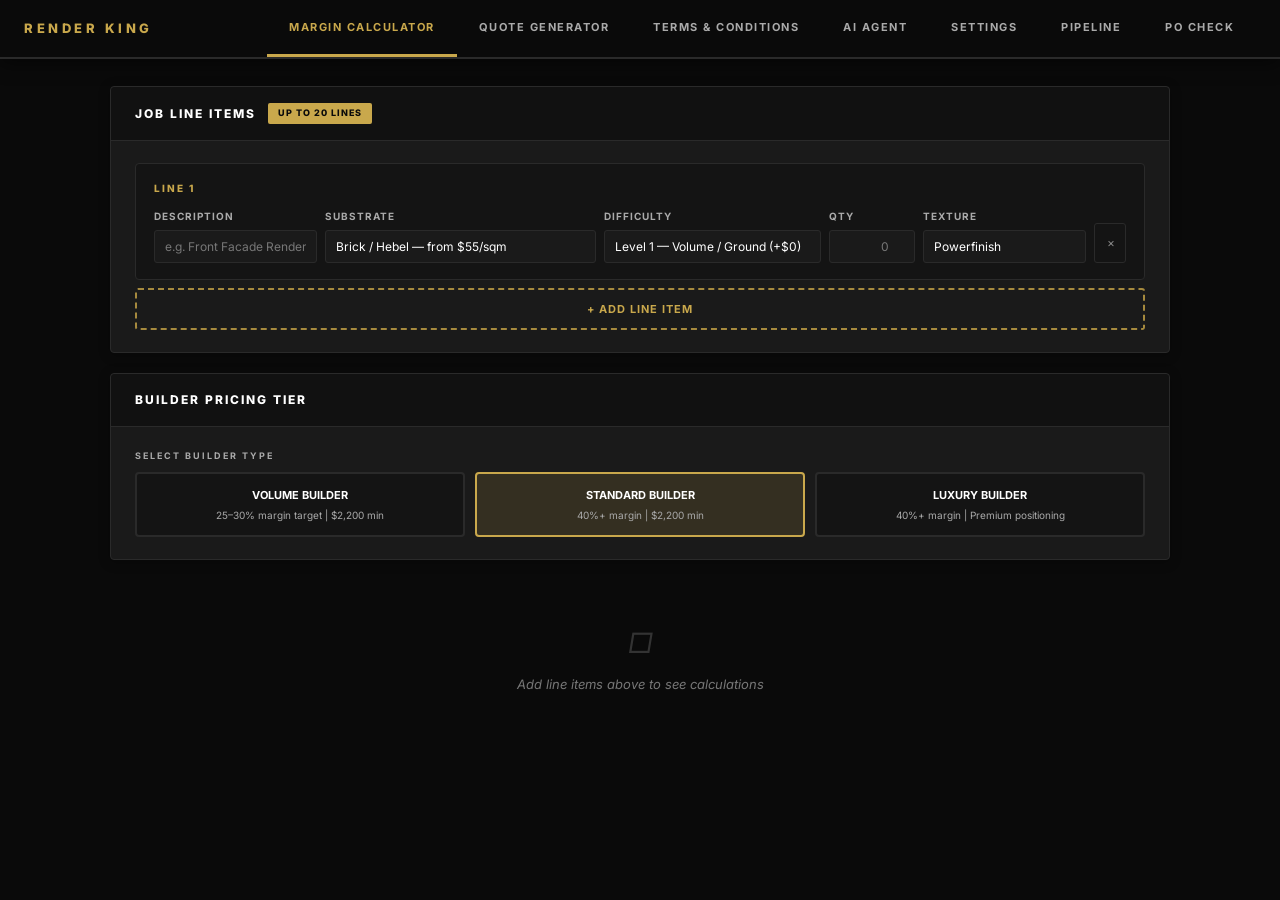
==== commit d03ba669: "Major update: Pipeline Dashboard, PO Checker, Status Lifecycle, Margin Alerts, Job Brief, Revision H" ====
--- a/index.html
+++ b/index.html
@@ -21,6 +21,8 @@
     <button class="nav-tab" data-tab="terms" onclick="switchTab('terms')">TERMS &amp; CONDITIONS</button>
     <button class="nav-tab" data-tab="ai" onclick="switchTab('ai')">AI AGENT</button>
     <button class="nav-tab" data-tab="settings" onclick="switchTab('settings')">SETTINGS</button>
+    <a href="dashboard.html" class="nav-tab" style="text-decoration:none;">PIPELINE</a>
+    <a href="po-checker.html" class="nav-tab" style="text-decoration:none;">PO CHECK</a>
   </div>
 </nav>
 
@@ -188,7 +190,12 @@
         </div>
       </div>
       <div class="validity-banner" id="q-validity-banner">QUOTE VALID FOR 48 HOURS FROM DATE OF ISSUE</div>
-    </div>
+      <span id="q-revision-badge" style="display:none;background:var(--gold);color:#000;font-size:11px;font-weight:800;padding:2px 10px;border-radius:4px;margin-left:8px;"></span>
+      <div id="q-status-badge" style="display:none;font-size:11px;font-weight:800;padding:2px 10px;border-radius:4px;margin-top:6px;display:inline-block;"></div>
+    </div>
+
+    <!-- Revision History Panel -->
+    <div id="q-revision-history" style="margin:0 24px;"></div>
 
     <!-- BODY -->
     <div class="doc-body">
@@ -198,16 +205,16 @@
         <div class="section-hd"><div class="sec-num">1</div><h2>CLIENT DETAILS</h2></div>
         <div class="g2">
           <div>
-            <div class="field"><div class="field-lbl">CLIENT / COMPANY NAME</div><div class="field-val" contenteditable="true">&nbsp;</div></div>
-            <div class="field"><div class="field-lbl">CONTACT NAME</div><div class="field-val" contenteditable="true">&nbsp;</div></div>
-            <div class="field"><div class="field-lbl">PHONE</div><div class="field-val" contenteditable="true">&nbsp;</div></div>
-            <div class="field"><div class="field-lbl">EMAIL</div><div class="field-val" contenteditable="true">&nbsp;</div></div>
+            <div class="field"><div class="field-lbl">CLIENT / COMPANY NAME</div><div class="field-val" contenteditable="true" id="q-client-name">&nbsp;</div></div>
+            <div class="field"><div class="field-lbl">CONTACT NAME</div><div class="field-val" contenteditable="true" id="q-contact-name">&nbsp;</div></div>
+            <div class="field"><div class="field-lbl">PHONE</div><div class="field-val" contenteditable="true" id="q-client-phone">&nbsp;</div></div>
+            <div class="field"><div class="field-lbl">EMAIL</div><div class="field-val" contenteditable="true" id="q-client-email">&nbsp;</div></div>
           </div>
           <div>
-            <div class="field"><div class="field-lbl">SITE ADDRESS</div><div class="field-val" contenteditable="true">&nbsp;</div></div>
-            <div class="field"><div class="field-lbl">LOT / PLAN NUMBER</div><div class="field-val" contenteditable="true">&nbsp;</div></div>
-            <div class="field"><div class="field-lbl">WORK CONTRACT / PO NUMBER</div><div class="field-val" contenteditable="true">&nbsp;</div></div>
-            <div class="field"><div class="field-lbl">BUILDER REFERENCE</div><div class="field-val" contenteditable="true">&nbsp;</div></div>
+            <div class="field"><div class="field-lbl">SITE ADDRESS</div><div class="field-val" contenteditable="true" id="q-site-address">&nbsp;</div></div>
+            <div class="field"><div class="field-lbl">LOT / PLAN NUMBER</div><div class="field-val" contenteditable="true" id="q-lot-number">&nbsp;</div></div>
+            <div class="field"><div class="field-lbl">WORK CONTRACT / PO NUMBER</div><div class="field-val" contenteditable="true" id="q-po-number">&nbsp;</div></div>
+            <div class="field"><div class="field-lbl">BUILDER REFERENCE</div><div class="field-val" contenteditable="true" id="q-builder-ref">&nbsp;</div></div>
           </div>
         </div>
       </div>
@@ -258,6 +265,7 @@
           </table>
         </div>
         <button class="add-line-btn no-print" onclick="addQuoteLine()">+ ADD LINE ITEM</button>
+        <div id="q-margin-alert" style="display:none;"></div>
       </div>
 
       <!-- Section 4: Inclusions & Exclusions -->
@@ -360,61 +368,69 @@
 
       <!-- Section 9: Signature -->
       <div class="section">
-        <div class="section-hd"><div class="sec-num">9</div><h2>ACCEPTANCE</h2></div>
-        <div class="callout callout-gold" style="margin-bottom:16px;">
-          <strong>By signing below, the client accepts this quotation and agrees to the Payment Terms &amp; Conditions of Render Render Pty Ltd (trading as Render King).</strong>
-        </div>
-
-        <!-- Digital Signature (screen) -->
-        <div class="digital-sig-block no-print">
-          <div class="digital-sig-title">DIGITAL SIGNATURE</div>
-          <div class="digital-sig-subtitle">Draw your signature below to accept this quotation</div>
+        <div class="section-hd"><div class="sec-num">9</div><h2>ACCEPTANCE &amp; SIGNATURE</h2></div>
+        <div class="callout callout-gold" style="margin-bottom:20px;">
+          <strong>HOW TO ACCEPT:</strong> Option A — sign digitally in the box below and click "Accept &amp; Sign". Option B — print this page, sign, and return. In both cases, pay the booking deposit to confirm your start date.
+        </div>
+
+        <!-- CLIENT DIGITAL SIGNATURE -->
+        <div class="digital-sig-block" id="q-digital-sig-block">
+          <div class="digital-sig-title">CLIENT DIGITAL SIGNATURE</div>
+          <div class="digital-sig-subtitle">Draw your signature below using your mouse (desktop) or finger (mobile/tablet)</div>
           <div class="sig-accepted-banner" id="q-sig-accepted-banner">
-            <span class="acc-label"></span>
+            <img id="q-sig-image" src="" alt="Client Signature" style="max-width:300px;margin-top:8px;display:none;">
           </div>
           <div class="canvas-wrap" id="q-canvas-wrap">
             <canvas id="q-sig-canvas"></canvas>
             <div class="canvas-hint" id="q-canvas-hint">SIGN HERE</div>
           </div>
-          <div class="sig-btn-row">
-            <button class="sig-btn sig-btn-clear" onclick="clearQuoteSig()">CLEAR</button>
+          <div class="sig-btn-row" id="q-sig-btn-row">
+            <button class="sig-btn sig-btn-clear" onclick="clearQuoteSig()">CLEAR SIGNATURE</button>
             <button class="sig-btn sig-btn-accept" id="q-accept-btn" onclick="acceptQuoteSig()" disabled>ACCEPT &amp; SIGN</button>
           </div>
-          <img id="q-sig-image" style="display:none;max-width:300px;margin:10px auto;border:1px solid var(--border);" alt="Signature">
-        </div>
-
-        <!-- Print Signature -->
-        <div class="print-sig-grid">
-          <div>
-            <div class="print-sig-lbl">CLIENT SIGNATURE</div>
-            <div class="print-sig-line"></div>
-            <div class="sig-field-row">
-              <label class="sig-field-label">Full Name</label>
-              <input type="text" class="sig-field-input" id="q-sig-client-name" placeholder="Type full name">
-            </div>
-            <div class="sig-field-row">
-              <label class="sig-field-label">Date</label>
-              <input type="date" class="sig-field-input" id="q-sig-client-date">
-            </div>
-            <div class="sig-field-row">
-              <label class="sig-field-label">Print Name</label>
-              <input type="text" class="sig-field-input" id="q-sig-client-print" placeholder="Print name">
-            </div>
-          </div>
-          <div>
-            <div class="print-sig-lbl">RENDER RENDER PTY LTD (RENDER KING)</div>
-            <div class="print-sig-line"></div>
-            <div class="sig-field-row">
-              <label class="sig-field-label">Name</label>
-              <span class="sig-field-locked">King Mannion</span>
-            </div>
-            <div class="sig-field-row">
-              <label class="sig-field-label">Title</label>
-              <span class="sig-field-locked">Director</span>
-            </div>
-            <div class="sig-field-row">
-              <label class="sig-field-label">Date</label>
-              <input type="date" class="sig-field-input" id="q-sig-rk-date">
+          <div class="sig-fields-row">
+            <div class="sig-field">
+              <label class="sig-field-label">FULL NAME</label>
+              <input type="text" id="q-sig-typed-name" class="sig-field-input sig-editable" placeholder="Type client full name">
+            </div>
+            <div class="sig-field">
+              <label class="sig-field-label">PRINT NAME</label>
+              <input type="text" id="q-sig-print-name" class="sig-field-input sig-editable" placeholder="Type client print name">
+            </div>
+            <div class="sig-field">
+              <label class="sig-field-label">DATE</label>
+              <input type="date" id="q-sig-date" class="sig-field-input sig-editable">
+            </div>
+          </div>
+        </div>
+
+        <!-- RK AUTHORISED SIGNATURE -->
+        <div class="digital-sig-block" id="q-rk-sig-block" style="margin-top:24px;">
+          <div class="digital-sig-title">RENDER RENDER PTY LTD (RENDER KING) — AUTHORISED SIGNATORY</div>
+          <div class="digital-sig-subtitle">King Mannion — Director</div>
+          <div class="sig-accepted-banner" id="q-rk-sig-accepted-banner">
+            <img id="q-rk-sig-image" src="" alt="RK Signature" style="max-width:300px;margin-top:8px;display:none;">
+          </div>
+          <div class="canvas-wrap" id="q-rk-canvas-wrap">
+            <canvas id="q-rk-sig-canvas"></canvas>
+            <div class="canvas-hint" id="q-rk-canvas-hint">RK SIGN HERE</div>
+          </div>
+          <div class="sig-btn-row" id="q-rk-sig-btn-row">
+            <button class="sig-btn sig-btn-clear" onclick="clearRkSig()">CLEAR SIGNATURE</button>
+            <button class="sig-btn sig-btn-accept" id="q-rk-accept-btn" onclick="acceptRkSig()" disabled>ACCEPT &amp; SIGN</button>
+          </div>
+          <div class="sig-fields-row">
+            <div class="sig-field">
+              <label class="sig-field-label">NAME</label>
+              <input type="text" id="q-rk-typed-name" class="sig-field-input" value="King Mannion" readonly style="color:var(--gold);">
+            </div>
+            <div class="sig-field">
+              <label class="sig-field-label">TITLE</label>
+              <input type="text" id="q-rk-typed-title" class="sig-field-input" value="Director" readonly style="color:var(--gold);">
+            </div>
+            <div class="sig-field">
+              <label class="sig-field-label">DATE</label>
+              <input type="date" id="q-rk-sig-date" class="sig-field-input sig-editable">
             </div>
           </div>
         </div>
@@ -429,11 +445,37 @@
   </div><!-- /doc -->
 
   <div class="quote-toolbar no-print">
-    <button class="tb-btn" onclick="saveQuoteToGitHub()">SAVE &amp; GET LINK</button>
+    <button class="tb-btn" onclick="saveAndShareQuote('client')" title="Saves quote and generates a clean client-facing link (no internal data)">SEND TO CLIENT</button>
+    <button class="tb-btn" onclick="saveAndShareQuote('tc')" title="Saves and generates a T&amp;C-only link with signature pad" style="background:var(--blue);">T&amp;C ONLY LINK</button>
+    <button class="tb-btn ghost" onclick="saveAndShareQuote('internal')" title="Full internal link with margin data">INTERNAL LINK</button>
     <button class="tb-btn ghost" onclick="window.print()">PRINT / SAVE PDF</button>
     <button class="tb-btn ghost" onclick="toggleEditMode()">EDIT MODE</button>
     <button class="tb-btn ghost" onclick="clearQuoteForm()">CLEAR FORM</button>
+    <button class="tb-btn" onclick="generateJobBrief()" style="background:var(--green);">JOB BRIEF</button>
+    <button class="tb-btn ghost" onclick="declineQuote()" style="border-color:var(--red);color:var(--red);">DECLINE QUOTE</button>
+    <button class="tb-btn ghost" onclick="showRevisionHistory()">REVISION HISTORY</button>
   </div>
+
+  <!-- Margin Override Panel -->
+  <div id="margin-override-panel" style="display:none;margin:16px 0;padding:16px;background:rgba(239,68,68,0.08);border:1px solid var(--red);border-radius:8px;">
+    <div style="font-weight:800;color:var(--red);font-size:13px;letter-spacing:1px;margin-bottom:8px;">MARGIN OVERRIDE REQUIRED</div>
+    <p style="font-size:12px;color:var(--text-secondary);margin-bottom:12px;">Overall margin is below 15%. Provide a reason and your name to override and generate the quote.</p>
+    <div style="display:grid;grid-template-columns:1fr 1fr;gap:12px;margin-bottom:12px;">
+      <div><label style="font-size:10px;color:var(--text-secondary);letter-spacing:1px;">OVERRIDE REASON</label><input type="text" id="margin-override-reason" class="form-input" placeholder="e.g. Volume builder locked rate"></div>
+      <div><label style="font-size:10px;color:var(--text-secondary);letter-spacing:1px;">APPROVED BY</label><input type="text" id="margin-override-by" class="form-input" placeholder="e.g. King Mannion"></div>
+    </div>
+    <button class="tb-btn" onclick="approveMarginOverride()" style="background:var(--red);">APPROVE OVERRIDE &amp; SAVE</button>
+  </div>
+
+  <!-- Revision History Panel -->
+  <div id="revision-history-panel" style="display:none;margin:16px 0;padding:16px;background:var(--panel);border:1px solid var(--border);border-radius:8px;">
+    <div style="font-weight:800;color:var(--gold);font-size:13px;letter-spacing:1px;margin-bottom:12px;">REVISION HISTORY</div>
+    <div id="revision-history-list"></div>
+  </div>
+
+  <!-- Status Badge -->
+  <div id="quote-status-badge" style="display:none;margin:16px 0;"></div>
+
 </div><!-- /tab-quote -->
 
 
@@ -566,9 +608,16 @@
           <div class="field-val" contenteditable="true">&nbsp;</div>
         </div>
         <div class="print-sig-grid">
+          <!-- CLIENT SIDE -->
           <div>
             <div class="print-sig-lbl">CLIENT SIGNATURE</div>
-            <div class="print-sig-line"></div>
+            <div class="canvas-wrap" id="tc-client-canvas-wrap" style="height:120px;margin-bottom:10px;">
+              <canvas id="tc-client-sig-canvas"></canvas>
+              <div class="canvas-hint" id="tc-client-canvas-hint">SIGN HERE</div>
+            </div>
+            <div class="sig-btn-row" style="margin-bottom:10px;">
+              <button class="sig-btn sig-btn-clear" onclick="clearTcClientSig()">CLEAR</button>
+            </div>
             <div class="sig-field-row">
               <label class="sig-field-label">Full Name</label>
               <input type="text" class="sig-field-input" id="tc-sig-client-name" placeholder="Type full name">
@@ -582,9 +631,13 @@
               <input type="text" class="sig-field-input" id="tc-sig-client-print" placeholder="Print name">
             </div>
           </div>
+          <!-- RENDER KING SIDE -->
           <div>
             <div class="print-sig-lbl">RENDER RENDER PTY LTD (RENDER KING)</div>
-            <div class="print-sig-line"></div>
+            <div class="canvas-wrap" id="tc-rk-canvas-wrap" style="height:120px;margin-bottom:10px;">
+              <canvas id="tc-rk-sig-canvas"></canvas>
+              <div class="canvas-hint" id="tc-rk-canvas-hint" style="display:none;"></div>
+            </div>
             <div class="sig-field-row">
               <label class="sig-field-label">Name</label>
               <span class="sig-field-locked">King Mannion</span>
@@ -783,17 +836,160 @@
 <div id="tab-settings" class="tab-content">
   <div class="page">
 
-    <!-- CORE BUSINESS SETTINGS -->
+    <!-- SECTION 1 — RENDER SYSTEMS SELL RATES -->
     <div class="card">
       <div class="card-header">
-        <h2>CORE BUSINESS SETTINGS</h2>
-        <span class="badge">STOP-CHECK ACTIVE</span>
+        <h2>SECTION 1 — RENDER SYSTEMS — SELL RATES ($/SQM, EX GST)</h2>
+        <span class="badge">SELL RATES</span>
       </div>
       <div class="card-body">
         <div class="settings-grid">
           <div class="settings-field">
-            <label>SUBCONTRACTOR RATE ($/SQM)</label>
+            <label>BRICK / HEBEL ($/SQM)</label>
+            <input type="number" id="set-sub-brick_hebel" value="55" step="1" oninput="onSettingChange()">
+          </div>
+          <div class="settings-field">
+            <label>EPS / BLUEBOARD ($/SQM)</label>
+            <input type="number" id="set-sub-eps_blueboard" value="75" step="1" oninput="onSettingChange()">
+          </div>
+          <div class="settings-field">
+            <label>SPECIALTY FINISH ($/SQM)</label>
+            <input type="number" id="set-sub-specialty_finish" value="95" step="1" oninput="onSettingChange()">
+          </div>
+          <div class="settings-field">
+            <label>SPECIALTY / ARCHITECTURAL ($/SQM)</label>
+            <input type="number" id="set-sub-specialty" value="110" step="1" oninput="onSettingChange()">
+          </div>
+          <div class="settings-field">
+            <label>EXTERNAL MICROCEMENT ($/SQM)</label>
+            <input type="number" id="set-sub-ext_microcement" value="180" step="1" oninput="onSettingChange()">
+          </div>
+          <div class="settings-field">
+            <label>OTHER / STANDARD FINISH ($/SQM)</label>
+            <input type="number" id="set-sub-other_standard" value="55" step="1" oninput="onSettingChange()">
+          </div>
+        </div>
+      </div>
+    </div>
+
+    <!-- SECTION 2 — INSTALL & FULL SYSTEMS SELL RATES -->
+    <div class="card">
+      <div class="card-header">
+        <h2>SECTION 2 — INSTALL &amp; FULL SYSTEMS — SELL RATES ($/SQM, EX GST)</h2>
+        <span class="badge">SELL RATES</span>
+      </div>
+      <div class="card-body">
+        <div class="settings-grid">
+          <div class="settings-field">
+            <label>HEBEL SUPPLY + INSTALL ($/SQM)</label>
+            <input type="number" id="set-sub-hebel_supply" value="110" step="1" oninput="onSettingChange()">
+          </div>
+          <div class="settings-field">
+            <label>FULL HEBEL SYSTEM ($/SQM)</label>
+            <input type="number" id="set-sub-hebel_full" value="165" step="1" oninput="onSettingChange()">
+          </div>
+          <div class="settings-field">
+            <label>EPS SUPPLY + INSTALL ($/SQM)</label>
+            <input type="number" id="set-sub-eps_supply" value="85" step="1" oninput="onSettingChange()">
+          </div>
+          <div class="settings-field">
+            <label>FULL EPS SYSTEM ($/SQM)</label>
+            <input type="number" id="set-sub-eps_full" value="150" step="1" oninput="onSettingChange()">
+          </div>
+        </div>
+      </div>
+    </div>
+
+    <!-- SECTION 3 — SLAB BUILD -->
+    <div class="card">
+      <div class="card-header">
+        <h2>SECTION 3 — SLAB BUILD</h2>
+        <span class="badge">LINEAR METRE</span>
+      </div>
+      <div class="card-body">
+        <div class="settings-grid">
+          <div class="settings-field">
+            <label>SLAB BUILD RATE ($/LM)</label>
+            <input type="number" id="set-sub-slab_build" value="15" step="0.5" oninput="onSettingChange()">
+          </div>
+        </div>
+      </div>
+    </div>
+
+    <!-- SECTION 4 — DIFFICULTY ADD-ONS -->
+    <div class="card">
+      <div class="card-header">
+        <h2>SECTION 4 — DIFFICULTY ADD-ONS ($/SQM)</h2>
+        <span class="badge">LOCKED DEFAULTS</span>
+      </div>
+      <div class="card-body">
+        <div class="settings-grid" style="grid-template-columns:repeat(5,1fr);">
+          <div class="settings-field">
+            <label>LVL 1 — VOLUME/GROUND</label>
+            <input type="number" id="set-diff-1" value="0" step="1" oninput="onSettingChange()">
+          </div>
+          <div class="settings-field">
+            <label>LVL 2 — LOWER</label>
+            <input type="number" id="set-diff-2" value="5" step="1" oninput="onSettingChange()">
+          </div>
+          <div class="settings-field">
+            <label>LVL 3 — UPPER</label>
+            <input type="number" id="set-diff-3" value="12" step="1" oninput="onSettingChange()">
+          </div>
+          <div class="settings-field">
+            <label>LVL 4 — DETAIL/COMPLEX</label>
+            <input type="number" id="set-diff-4" value="22" step="1" oninput="onSettingChange()">
+          </div>
+          <div class="settings-field">
+            <label>LVL 5 — LUXURY/ARCHITECTURAL</label>
+            <input type="number" id="set-diff-5" value="35" step="1" oninput="onSettingChange()">
+          </div>
+        </div>
+      </div>
+    </div>
+
+    <!-- SECTION 5 — BACKGROUND COST RATES -->
+    <div class="card">
+      <div class="card-header">
+        <h2>SECTION 5 — INTERNAL COST RATES</h2>
+        <span class="badge" style="background:var(--red);color:#fff;">NOT VISIBLE ON QUOTES</span>
+      </div>
+      <div class="card-body">
+        <div class="callout callout-red" style="margin-bottom:14px;">
+          <strong>INTERNAL COST RATES — NOT SELL RATES.</strong> These are background cost rates used for margin calculations only. They do not appear on quotes or client-facing documents.
+        </div>
+        <div class="settings-grid">
+          <div class="settings-field">
+            <label>SUBCONTRACTOR RENDER RATE ($/SQM)</label>
             <input type="number" id="set-subbie-rate" value="27" step="0.5" oninput="onSettingChange()">
+          </div>
+          <div class="settings-field">
+            <label>HEBEL INSTALL — LABOUR ($/SQM)</label>
+            <input type="number" id="set-lab-hebel-install" value="35" step="1" oninput="onSettingChange()">
+          </div>
+          <div class="settings-field">
+            <label>HEBEL INSTALL — MATERIAL ($/SQM)</label>
+            <input type="number" id="set-mat-hebel-install" value="45" step="1" oninput="onSettingChange()">
+          </div>
+          <div class="settings-field">
+            <label>EPS INSTALL — LABOUR ($/SQM)</label>
+            <input type="number" id="set-lab-eps-install" value="30" step="1" oninput="onSettingChange()">
+          </div>
+          <div class="settings-field">
+            <label>EPS INSTALL — MATERIAL ($/SQM)</label>
+            <input type="number" id="set-mat-eps-install" value="35" step="1" oninput="onSettingChange()">
+          </div>
+          <div class="settings-field">
+            <label>SPECIALTY FINISH LABOUR ($/SQM)</label>
+            <input type="number" id="set-lab-specialty" value="35" step="1" oninput="onSettingChange()">
+          </div>
+          <div class="settings-field">
+            <label>MICROCEMENT LABOUR ($/SQM — 3 COATS)</label>
+            <input type="number" id="set-lab-microcement" value="55" step="1" oninput="onSettingChange()">
+          </div>
+          <div class="settings-field">
+            <label>SLAB LABOUR (FLAT FEE $)</label>
+            <input type="number" id="set-slab-labour" value="200" step="10" oninput="onSettingChange()">
           </div>
           <div class="settings-field">
             <label>VARIATION RATE ($/HR)</label>
@@ -804,132 +1000,28 @@
             <input type="number" id="set-min-job" value="2200" step="100" oninput="onSettingChange()">
           </div>
           <div class="settings-field">
-            <label>SLAB LABOUR (FLAT FEE $)</label>
-            <input type="number" id="set-slab-labour" value="200" step="10" oninput="onSettingChange()">
-          </div>
-        </div>
-      </div>
-    </div>
-
-    <!-- SUBSTRATE BASE RATES -->
+            <label>CREW SIZE (PEOPLE)</label>
+            <input type="number" id="set-crew-size" value="3" step="1" min="1" oninput="onSettingChange()">
+          </div>
+          <div class="settings-field">
+            <label>CREW OUTPUT (SQM/DAY)</label>
+            <input type="number" id="set-crew-output" value="50" step="5" min="10" oninput="onSettingChange()">
+          </div>
+          <div class="settings-field">
+            <label>VOLUME BUILDER FLOOR ($/SQM)</label>
+            <input type="number" id="set-vol-floor" value="47" step="1" oninput="onSettingChange()">
+          </div>
+        </div>
+        <div class="callout callout-gold" style="margin-top:14px;">
+          <strong>HARD FLOOR:</strong> $47/sqm is the absolute minimum sell rate for any volume builder job.
+        </div>
+      </div>
+    </div>
+
+    <!-- SECTION 6 — DULUX PAC CARD -->
     <div class="card">
       <div class="card-header">
-        <h2>SUBSTRATE BASE RATES ($/SQM SELL)</h2>
-        <span class="badge">ALL PRICES EX GST</span>
-      </div>
-      <div class="card-body">
-        <div class="settings-grid">
-          <div class="settings-field">
-            <label>BRICK / HEBEL</label>
-            <input type="number" id="set-sub-brick_hebel" value="55" step="1" oninput="onSettingChange()">
-          </div>
-          <div class="settings-field">
-            <label>EPS / BLUEBOARD</label>
-            <input type="number" id="set-sub-eps_blueboard" value="75" step="1" oninput="onSettingChange()">
-          </div>
-          <div class="settings-field">
-            <label>SPECIALTY / ARCHITECTURAL</label>
-            <input type="number" id="set-sub-specialty" value="110" step="1" oninput="onSettingChange()">
-          </div>
-          <div class="settings-field">
-            <label>HEBEL SUPPLY + INSTALL</label>
-            <input type="number" id="set-sub-hebel_supply" value="110" step="1" oninput="onSettingChange()">
-          </div>
-          <div class="settings-field">
-            <label>FULL HEBEL SYSTEM</label>
-            <input type="number" id="set-sub-hebel_full" value="165" step="1" oninput="onSettingChange()">
-          </div>
-          <div class="settings-field">
-            <label>EPS SUPPLY + INSTALL</label>
-            <input type="number" id="set-sub-eps_supply" value="85" step="1" oninput="onSettingChange()">
-          </div>
-          <div class="settings-field">
-            <label>FULL EPS SYSTEM</label>
-            <input type="number" id="set-sub-eps_full" value="150" step="1" oninput="onSettingChange()">
-          </div>
-          <div class="settings-field">
-            <label>SLAB BUILD ($/LM)</label>
-            <input type="number" id="set-sub-slab_build" value="15" step="0.5" oninput="onSettingChange()">
-          </div>
-          <div class="settings-field">
-            <label>SPECIALTY FINISH</label>
-            <input type="number" id="set-sub-specialty_finish" value="95" step="1" oninput="onSettingChange()">
-          </div>
-          <div class="settings-field">
-            <label>EXTERNAL MICROCEMENT</label>
-            <input type="number" id="set-sub-ext_microcement" value="180" step="1" oninput="onSettingChange()">
-          </div>
-          <div class="settings-field">
-            <label>OTHER / STANDARD FINISH</label>
-            <input type="number" id="set-sub-other_standard" value="55" step="1" oninput="onSettingChange()">
-          </div>
-          <div class="settings-field">
-            <label>HEBEL / AAC INSTALL (SUPPLY+INSTALL)</label>
-            <input type="number" id="set-sub-hebel_install" value="80" step="1" oninput="onSettingChange()">
-          </div>
-          <div class="settings-field">
-            <label>EPS INSTALL (SUPPLY+INSTALL)</label>
-            <input type="number" id="set-sub-eps_install" value="65" step="1" oninput="onSettingChange()">
-          </div>
-        </div>
-      </div>
-    </div>
-
-    <!-- DIFFICULTY ADD-ONS -->
-    <div class="card">
-      <div class="card-header">
-        <h2>DIFFICULTY ADD-ONS ($/SQM)</h2>
-        <span class="badge">LOCKED DEFAULTS</span>
-      </div>
-      <div class="card-body">
-        <div class="settings-grid" style="grid-template-columns:repeat(5,1fr);">
-          <div class="settings-field">
-            <label>LVL 1 — GROUND</label>
-            <input type="number" id="set-diff-1" value="0" step="1" oninput="onSettingChange()">
-          </div>
-          <div class="settings-field">
-            <label>LVL 2 — LOWER</label>
-            <input type="number" id="set-diff-2" value="5" step="1" oninput="onSettingChange()">
-          </div>
-          <div class="settings-field">
-            <label>LVL 3 — UPPER</label>
-            <input type="number" id="set-diff-3" value="12" step="1" oninput="onSettingChange()">
-          </div>
-          <div class="settings-field">
-            <label>LVL 4 — DETAIL</label>
-            <input type="number" id="set-diff-4" value="22" step="1" oninput="onSettingChange()">
-          </div>
-          <div class="settings-field">
-            <label>LVL 5 — LUXURY</label>
-            <input type="number" id="set-diff-5" value="35" step="1" oninput="onSettingChange()">
-          </div>
-        </div>
-      </div>
-    </div>
-
-    <!-- VOLUME BUILDER FLOOR -->
-    <div class="card">
-      <div class="card-header">
-        <h2>VOLUME BUILDER FLOOR</h2>
-        <span class="badge">HARD FLOOR — NO QUOTE BELOW THIS</span>
-      </div>
-      <div class="card-body">
-        <div class="settings-grid" style="grid-template-columns:1fr 1fr 1fr;">
-          <div class="settings-field">
-            <label>MIN SELL RATE ($/SQM)</label>
-            <input type="number" id="set-vol-floor" value="47" step="1" oninput="onSettingChange()">
-          </div>
-        </div>
-        <div class="callout callout-red" style="margin-top:14px;">
-          <strong>HARD FLOOR:</strong> $47/sqm is the absolute minimum sell rate for any volume builder job. No quote can go below this regardless of substrate type or difficulty level.
-        </div>
-      </div>
-    </div>
-
-    <!-- DULUX PAC CARD PRODUCT PRICES -->
-    <div class="card">
-      <div class="card-header">
-        <h2>DULUX PAC CARD — PRODUCT PRICES</h2>
+        <h2>SECTION 6 — DULUX PAC CARD — MATERIAL COSTS ($/UNIT)</h2>
         <span class="badge">2026 STODDARTS</span>
       </div>
       <div class="card-body">
@@ -983,12 +1075,12 @@
             <input type="number" id="set-pac-blue-tape" value="4.68" step="0.01" oninput="onSettingChange()">
           </div>
           <div class="settings-field">
-            <label>MICROCEMENT ($/BUCKET — 25m²/COAT)</label>
+            <label>MICROCEMENT ($/BUCKET — 25m&sup2;/COAT)</label>
             <input type="number" id="set-pac-microcement-bucket" value="350" step="1" oninput="onSettingChange()">
           </div>
         </div>
         <div class="callout callout-info" style="margin-top:14px;">
-          <strong>SOURCE:</strong> Dulux Acratex 2026 PAC Card via Stoddarts + Microcement King pricing. All prices ex GST. These are the per-unit costs used in the PO Processor material calculations.
+          <strong>SOURCE:</strong> Dulux Acratex 2026 PAC Card via Stoddarts + Microcement King pricing. All prices ex GST.
         </div>
       </div>
     </div>
@@ -1064,77 +1156,6 @@
       </div>
     </div>
 
-    <!-- LABOUR RATES BY SUBSTRATE -->
-    <div class="card">
-      <div class="card-header">
-        <h2>LABOUR RATES BY SUBSTRATE</h2>
-        <span class="badge">LOCKED DEFAULTS</span>
-      </div>
-      <div class="card-body">
-        <div class="settings-grid">
-          <div class="settings-field">
-            <label>SPECIALTY FINISH ($/SQM)</label>
-            <input type="number" id="set-lab-specialty" value="35" step="1" oninput="onSettingChange()">
-          </div>
-          <div class="settings-field">
-            <label>EXTERNAL MICROCEMENT ($/SQM — 3 COATS)</label>
-            <input type="number" id="set-lab-microcement" value="55" step="1" oninput="onSettingChange()">
-          </div>
-          <div class="settings-field">
-            <label>HEBEL / AAC INSTALL ($/SQM)</label>
-            <input type="number" id="set-lab-hebel-install" value="35" step="1" oninput="onSettingChange()">
-          </div>
-          <div class="settings-field">
-            <label>EPS INSTALL ($/SQM)</label>
-            <input type="number" id="set-lab-eps-install" value="30" step="1" oninput="onSettingChange()">
-          </div>
-        </div>
-        <div class="callout callout-info" style="margin-top:14px;">
-          <strong>NOTE:</strong> Standard render labour ($27/sqm) is set in the Core Settings section above. These are substrate-specific labour rates for specialty work.
-        </div>
-      </div>
-    </div>
-
-    <!-- INSTALL MATERIAL RATES -->
-    <div class="card">
-      <div class="card-header">
-        <h2>INSTALL MATERIAL RATES</h2>
-        <span class="badge">SUPPLY + INSTALL</span>
-      </div>
-      <div class="card-body">
-        <div class="settings-grid">
-          <div class="settings-field">
-            <label>HEBEL / AAC PANELS ($/SQM SUPPLY)</label>
-            <input type="number" id="set-mat-hebel-install" value="45" step="1" oninput="onSettingChange()">
-          </div>
-          <div class="settings-field">
-            <label>EPS PANELS ($/SQM SUPPLY)</label>
-            <input type="number" id="set-mat-eps-install" value="35" step="1" oninput="onSettingChange()">
-          </div>
-        </div>
-      </div>
-    </div>
-
-    <!-- CREW PRODUCTIVITY -->
-    <div class="card">
-      <div class="card-header">
-        <h2>CREW PRODUCTIVITY</h2>
-        <span class="badge">REFERENCE</span>
-      </div>
-      <div class="card-body">
-        <div class="settings-grid">
-          <div class="settings-field">
-            <label>STANDARD CREW SIZE (PEOPLE)</label>
-            <input type="number" id="set-crew-size" value="3" step="1" min="1" oninput="onSettingChange()">
-          </div>
-          <div class="settings-field">
-            <label>OUTPUT PER CREW PER DAY (SQM)</label>
-            <input type="number" id="set-crew-output" value="50" step="5" min="10" oninput="onSettingChange()">
-          </div>
-        </div>
-      </div>
-    </div>
-
     <!-- MARGIN TARGETS -->
     <div class="card">
       <div class="card-header">
@@ -1158,11 +1179,11 @@
       </div>
     </div>
 
-    <!-- MARKET RATES -->
+    <!-- SECTION 7 — MARKET RATE REFERENCE -->
     <div class="card">
       <div class="card-header">
-        <h2>MARKET RATE REFERENCE (GOLD COAST)</h2>
-        <span class="badge">2025-2026</span>
+        <h2>SECTION 7 — MARKET RATE REFERENCE (GOLD COAST 2025–2026)</h2>
+        <span class="badge">REFERENCE ONLY</span>
       </div>
       <div class="card-body">
         <div class="settings-grid">
@@ -1175,93 +1196,81 @@
             <input type="number" id="set-mkt-brick_hebel-max" value="70" step="1" oninput="onSettingChange()">
           </div>
           <div class="settings-field">
-            <label>EPS/BLUEBOARD MIN</label>
+            <label>EPS/BLUEBOARD MIN ($/SQM)</label>
             <input type="number" id="set-mkt-eps_blueboard-min" value="70" step="1" oninput="onSettingChange()">
           </div>
           <div class="settings-field">
-            <label>EPS/BLUEBOARD MAX</label>
+            <label>EPS/BLUEBOARD MAX ($/SQM)</label>
             <input type="number" id="set-mkt-eps_blueboard-max" value="120" step="1" oninput="onSettingChange()">
           </div>
           <div class="settings-field">
-            <label>SPECIALTY MIN</label>
+            <label>SPECIALTY / ARCH MIN ($/SQM)</label>
             <input type="number" id="set-mkt-specialty-min" value="100" step="1" oninput="onSettingChange()">
           </div>
           <div class="settings-field">
-            <label>SPECIALTY MAX</label>
+            <label>SPECIALTY / ARCH MAX ($/SQM)</label>
             <input type="number" id="set-mkt-specialty-max" value="180" step="1" oninput="onSettingChange()">
           </div>
           <div class="settings-field">
-            <label>HEBEL S+I MIN</label>
+            <label>SPECIALTY FINISH MIN ($/SQM)</label>
+            <input type="number" id="set-mkt-specialty_finish-min" value="85" step="1" oninput="onSettingChange()">
+          </div>
+          <div class="settings-field">
+            <label>SPECIALTY FINISH MAX ($/SQM)</label>
+            <input type="number" id="set-mkt-specialty_finish-max" value="140" step="1" oninput="onSettingChange()">
+          </div>
+          <div class="settings-field">
+            <label>EXT MICROCEMENT MIN ($/SQM)</label>
+            <input type="number" id="set-mkt-ext_microcement-min" value="150" step="1" oninput="onSettingChange()">
+          </div>
+          <div class="settings-field">
+            <label>EXT MICROCEMENT MAX ($/SQM)</label>
+            <input type="number" id="set-mkt-ext_microcement-max" value="250" step="1" oninput="onSettingChange()">
+          </div>
+          <div class="settings-field">
+            <label>OTHER/STANDARD MIN ($/SQM)</label>
+            <input type="number" id="set-mkt-other_standard-min" value="40" step="1" oninput="onSettingChange()">
+          </div>
+          <div class="settings-field">
+            <label>OTHER/STANDARD MAX ($/SQM)</label>
+            <input type="number" id="set-mkt-other_standard-max" value="70" step="1" oninput="onSettingChange()">
+          </div>
+          <div class="settings-field">
+            <label>HEBEL S+I MIN ($/SQM)</label>
             <input type="number" id="set-mkt-hebel_supply-min" value="90" step="1" oninput="onSettingChange()">
           </div>
           <div class="settings-field">
-            <label>HEBEL S+I MAX</label>
+            <label>HEBEL S+I MAX ($/SQM)</label>
             <input type="number" id="set-mkt-hebel_supply-max" value="140" step="1" oninput="onSettingChange()">
           </div>
           <div class="settings-field">
-            <label>FULL HEBEL MIN</label>
+            <label>FULL HEBEL MIN ($/SQM)</label>
             <input type="number" id="set-mkt-hebel_full-min" value="140" step="1" oninput="onSettingChange()">
           </div>
           <div class="settings-field">
-            <label>FULL HEBEL MAX</label>
+            <label>FULL HEBEL MAX ($/SQM)</label>
             <input type="number" id="set-mkt-hebel_full-max" value="200" step="1" oninput="onSettingChange()">
           </div>
           <div class="settings-field">
-            <label>EPS S+I MIN</label>
+            <label>EPS S+I MIN ($/SQM)</label>
             <input type="number" id="set-mkt-eps_supply-min" value="75" step="1" oninput="onSettingChange()">
           </div>
           <div class="settings-field">
-            <label>EPS S+I MAX</label>
+            <label>EPS S+I MAX ($/SQM)</label>
             <input type="number" id="set-mkt-eps_supply-max" value="110" step="1" oninput="onSettingChange()">
           </div>
           <div class="settings-field">
-            <label>FULL EPS MIN</label>
+            <label>FULL EPS MIN ($/SQM)</label>
             <input type="number" id="set-mkt-eps_full-min" value="120" step="1" oninput="onSettingChange()">
           </div>
           <div class="settings-field">
-            <label>FULL EPS MAX</label>
+            <label>FULL EPS MAX ($/SQM)</label>
             <input type="number" id="set-mkt-eps_full-max" value="180" step="1" oninput="onSettingChange()">
           </div>
-          <div class="settings-field">
-            <label>SPECIALTY FINISH MIN</label>
-            <input type="number" id="set-mkt-specialty_finish-min" value="85" step="1" oninput="onSettingChange()">
-          </div>
-          <div class="settings-field">
-            <label>SPECIALTY FINISH MAX</label>
-            <input type="number" id="set-mkt-specialty_finish-max" value="140" step="1" oninput="onSettingChange()">
-          </div>
-          <div class="settings-field">
-            <label>EXT MICROCEMENT MIN</label>
-            <input type="number" id="set-mkt-ext_microcement-min" value="150" step="1" oninput="onSettingChange()">
-          </div>
-          <div class="settings-field">
-            <label>EXT MICROCEMENT MAX</label>
-            <input type="number" id="set-mkt-ext_microcement-max" value="250" step="1" oninput="onSettingChange()">
-          </div>
-          <div class="settings-field">
-            <label>OTHER/STANDARD MIN</label>
-            <input type="number" id="set-mkt-other_standard-min" value="40" step="1" oninput="onSettingChange()">
-          </div>
-          <div class="settings-field">
-            <label>OTHER/STANDARD MAX</label>
-            <input type="number" id="set-mkt-other_standard-max" value="70" step="1" oninput="onSettingChange()">
-          </div>
-          <div class="settings-field">
-            <label>HEBEL INSTALL MIN</label>
-            <input type="number" id="set-mkt-hebel_install-min" value="70" step="1" oninput="onSettingChange()">
-          </div>
-          <div class="settings-field">
-            <label>HEBEL INSTALL MAX</label>
-            <input type="number" id="set-mkt-hebel_install-max" value="110" step="1" oninput="onSettingChange()">
-          </div>
-          <div class="settings-field">
-            <label>EPS INSTALL MIN</label>
-            <input type="number" id="set-mkt-eps_install-min" value="55" step="1" oninput="onSettingChange()">
-          </div>
-          <div class="settings-field">
-            <label>EPS INSTALL MAX</label>
-            <input type="number" id="set-mkt-eps_install-max" value="90" step="1" oninput="onSettingChange()">
-          </div>
+        </div>
+        <div style="margin-top:18px;">
+          <button id="refresh-market-rates-btn" class="add-surface-btn" onclick="refreshMarketRates()" style="width:100%;background:var(--gold);color:#000;border-color:var(--gold);font-weight:800;letter-spacing:1px;">REFRESH MARKET RATES</button>
+          <div id="market-rates-timestamp" style="text-align:center;font-size:11px;color:var(--grey-mid);margin-top:8px;">Last refreshed: —</div>
         </div>
       </div>
     </div>
@@ -1280,9 +1289,46 @@
   </div><!-- /page -->
 </div><!-- /tab-settings -->
 
-<script src="calculator.js?v=4"></script>
-<script src="quote.js?v=4"></script>
-<script src="agent.js?v=4"></script>
+<!-- Share Modal -->
+<div id="share-modal" style="display:none;position:fixed;inset:0;z-index:9999;align-items:center;justify-content:center;"></div>
+
+<!-- Job Brief Modal -->
+<div id="job-brief-modal" style="display:none;position:fixed;inset:0;z-index:9999;align-items:center;justify-content:center;"></div>
+
+<style>
+  .share-modal-backdrop{position:absolute;inset:0;background:rgba(0,0,0,0.7);}
+  .share-modal-content{position:relative;z-index:1;background:var(--panel,#1a1a1a);border:1px solid var(--border,#2a2a2a);border-radius:8px;max-width:560px;width:90%;padding:0;}
+  .share-modal-header{display:flex;justify-content:space-between;align-items:center;padding:16px 20px;border-bottom:1px solid var(--border,#2a2a2a);}
+  .share-modal-header h3{font-size:14px;letter-spacing:1px;color:var(--gold,#c8a84e);margin:0;}
+  .share-modal-close{background:none;border:none;color:var(--text-secondary,#888);font-size:24px;cursor:pointer;}
+  .share-modal-body{padding:20px;}
+  .share-link-row{margin-bottom:12px;}
+  .share-link-row label{font-size:10px;letter-spacing:1px;color:var(--text-secondary,#888);font-weight:700;display:block;margin-bottom:4px;}
+  .share-link-input-row{display:flex;gap:8px;}
+  .share-link-input-row input{flex:1;padding:8px 10px;background:var(--black,#0f0f0f);border:1px solid var(--border,#2a2a2a);border-radius:4px;color:var(--text-primary,#e0e0e0);font-size:12px;}
+  .btn-gold{background:var(--gold,#c8a84e);color:#000;border:none;border-radius:4px;font-weight:700;cursor:pointer;}
+  .btn-sm{padding:6px 12px;font-size:11px;letter-spacing:1px;}
+  .share-actions-row{display:flex;gap:12px;margin-top:16px;}
+  .share-action-btn{flex:1;display:flex;align-items:center;justify-content:center;gap:8px;padding:12px;border-radius:4px;font-size:12px;font-weight:700;letter-spacing:1px;text-decoration:none;text-align:center;}
+  .share-email{background:#2563eb;color:#fff;}
+  .share-whatsapp{background:#25d366;color:#fff;}
+  .share-icon{font-size:16px;}
+  /* Job Brief */
+  .job-brief-content{position:relative;z-index:1;background:#fff;color:#111;border-radius:8px;max-width:700px;width:90%;max-height:85vh;overflow-y:auto;padding:0;}
+  .job-brief-header{display:flex;justify-content:space-between;align-items:center;padding:16px 20px;border-bottom:1px solid #ddd;background:#f5f5f5;}
+  .job-brief-header h3{font-size:16px;font-weight:800;letter-spacing:1px;margin:0;}
+  .job-brief-body{padding:24px;font-size:13px;line-height:1.7;}
+  .job-brief-body h4{font-size:14px;font-weight:800;margin:16px 0 8px;border-bottom:1px solid #ddd;padding-bottom:4px;}
+  .job-brief-body table{width:100%;border-collapse:collapse;margin:8px 0 16px;}
+  .job-brief-body th{text-align:left;font-size:10px;letter-spacing:1px;padding:6px 8px;border-bottom:2px solid #333;}
+  .job-brief-body td{padding:6px 8px;border-bottom:1px solid #ddd;}
+  .job-brief-print-btn{display:block;margin:16px auto;padding:10px 24px;background:#333;color:#fff;border:none;border-radius:4px;font-weight:700;font-size:12px;letter-spacing:1px;cursor:pointer;}
+  @media print{.job-brief-body{max-height:none;overflow:visible;}.share-modal-backdrop,.job-brief-header button,.job-brief-print-btn{display:none !important;}}
+</style>
+
+<script src="calculator.js?v=9"></script>
+<script src="quote.js?v=9"></script>
+<script src="agent.js?v=9"></script>
 
 </body>
 </html>
--- a/styles.css
+++ b/styles.css
@@ -769,6 +769,41 @@
 .sig-field-group input:focus { border-color:var(--gold); box-shadow:0 0 0 2px rgba(201,168,76,0.15); }
 .sig-field-group input[readonly] { opacity:0.7; cursor:not-allowed; background:var(--panel); }
 .sig-field-group .locked-label { font-size:11px; color:var(--grey-mid); font-style:italic; }
+
+/* ═══ SIGNATURE FIELD ROWS (MCK-matching) ═══ */
+.sig-fields-row {
+  display:flex; gap:16px; margin-top:16px; flex-wrap:wrap;
+}
+.sig-field {
+  flex:1; min-width:180px;
+}
+.sig-field-label {
+  display:block; font-size:9px; font-weight:700; text-transform:uppercase;
+  letter-spacing:1.5px; color:var(--gold); margin-bottom:6px;
+}
+.sig-field-input {
+  width:100%; padding:10px 14px; background:var(--dark); border:1px solid var(--border);
+  border-radius:3px; color:var(--white); font-family:inherit; font-size:13px;
+  transition:border-color .2s;
+}
+.sig-field-input:focus {
+  outline:none; border-color:var(--gold); box-shadow:0 0 0 2px var(--gold-dim);
+}
+.sig-field-input[readonly] {
+  cursor:default; opacity:0.85;
+}
+.sig-field-input.sig-editable {
+  border-color:#555; background:#111;
+}
+.sig-field-input.sig-editable:hover {
+  border-color:var(--gold);
+}
+.sig-field-input.sig-editable::placeholder {
+  color:#666; font-style:italic;
+}
+.sig-field-input[type="date"]::-webkit-calendar-picker-indicator {
+  filter:invert(1); cursor:pointer;
+}
 
 /* ═══ QUOTE ATTACHMENTS ═══ */
 .quote-attachments-zone { margin-bottom:12px; }
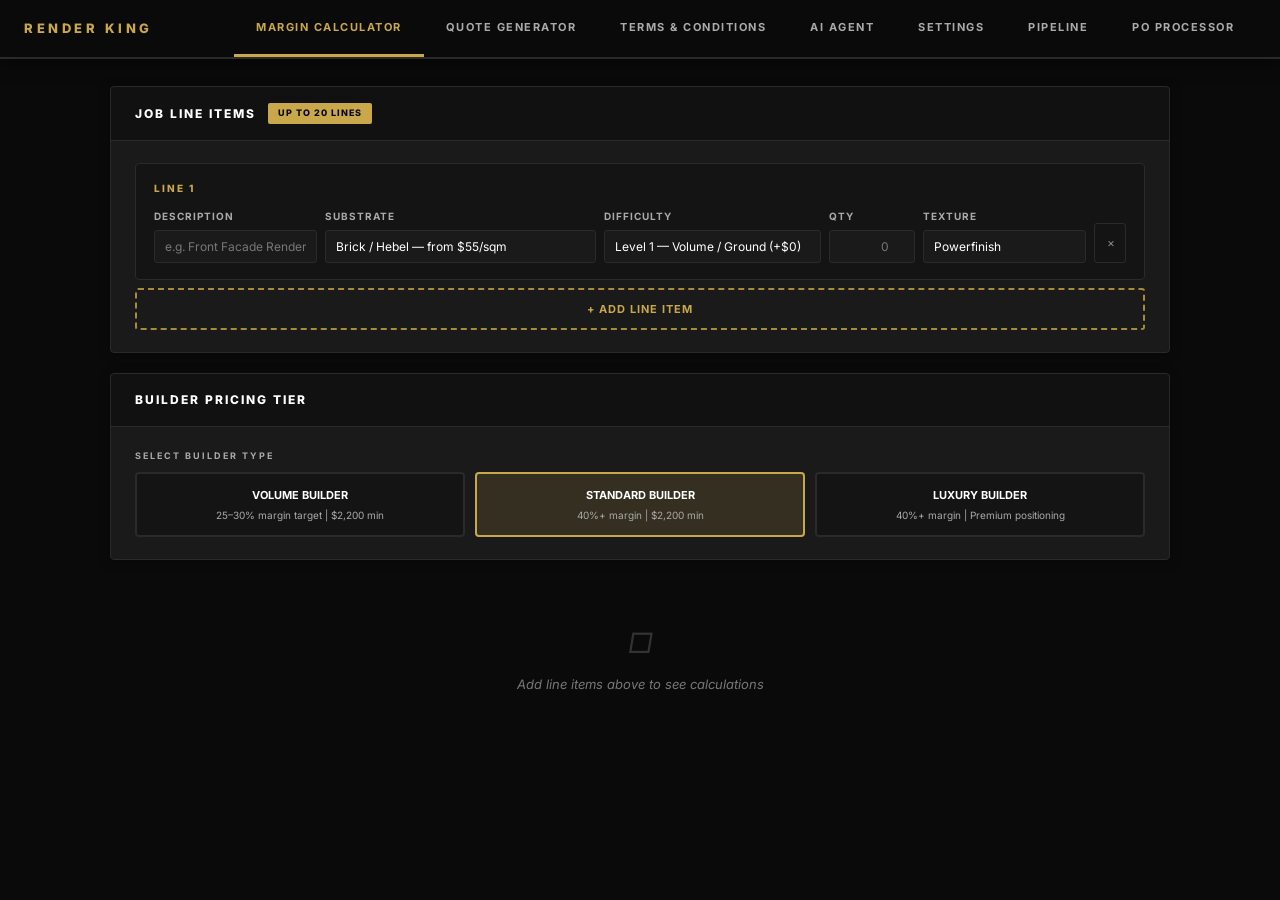
==== commit a8cab5d7: "Fix: 7 critical updates — slabs blended rate, margin transparency, accessories, Acrobuild pricing, P" ====
--- a/index.html
+++ b/index.html
@@ -22,7 +22,7 @@
     <button class="nav-tab" data-tab="ai" onclick="switchTab('ai')">AI AGENT</button>
     <button class="nav-tab" data-tab="settings" onclick="switchTab('settings')">SETTINGS</button>
     <a href="dashboard.html" class="nav-tab" style="text-decoration:none;">PIPELINE</a>
-    <a href="po-checker.html" class="nav-tab" style="text-decoration:none;">PO CHECK</a>
+    <a href="po-checker.html" class="nav-tab" style="text-decoration:none;">PO PROCESSOR</a>
   </div>
 </nav>
 
@@ -86,7 +86,10 @@
             <div class="stat-card"><div class="stat-label">TOTAL RENDER AREA</div><div class="stat-value" id="r-total-sqm">—</div><div class="stat-sub" id="r-total-sqm-sub">Render lines only (excl. slabs & installs)</div></div>
             <div class="stat-card"><div class="stat-label">TOTAL MATERIAL COST</div><div class="stat-value" id="r-mat-cost">—</div><div class="stat-sub" id="r-mat-sub">Dulux system estimate</div></div>
             <div class="stat-card"><div class="stat-label">TOTAL LABOUR COST</div><div class="stat-value" id="r-lab-cost">—</div><div class="stat-sub" id="r-lab-sub">—</div></div>
-            <div class="stat-card" style="border-color:var(--gold);"><div class="stat-label">TOTAL JOB COST</div><div class="stat-value gold" id="r-job-cost">—</div><div class="stat-sub" id="r-sqm-cost">—</div></div>
+            <div class="stat-card"><div class="stat-label">ACCESSORIES / MISC</div><div class="stat-value" id="r-acc-cost">—</div><div class="stat-sub" id="r-acc-sub">Tape, plastic, glue</div></div>
+          </div>
+          <div class="results-grid four" style="margin-top:16px;">
+            <div class="stat-card" style="border-color:var(--gold);grid-column:span 4;"><div class="stat-label">TOTAL JOB COST</div><div class="stat-value gold" id="r-job-cost">—</div><div class="stat-sub" id="r-sqm-cost">—</div></div>
           </div>
         </div>
       </div>
@@ -923,26 +926,31 @@
         <span class="badge">LOCKED DEFAULTS</span>
       </div>
       <div class="card-body">
-        <div class="settings-grid" style="grid-template-columns:repeat(5,1fr);">
-          <div class="settings-field">
-            <label>LVL 1 — VOLUME/GROUND</label>
+        <div style="display:grid;grid-template-columns:repeat(5,1fr);gap:16px;">
+          <div class="settings-field">
+            <label>LVL 1 — VOLUME</label>
             <input type="number" id="set-diff-1" value="0" step="1" oninput="onSettingChange()">
+            <span style="font-size:9px;color:var(--text-secondary);margin-top:2px;">Ground / Easy</span>
           </div>
           <div class="settings-field">
             <label>LVL 2 — LOWER</label>
             <input type="number" id="set-diff-2" value="5" step="1" oninput="onSettingChange()">
+            <span style="font-size:9px;color:var(--text-secondary);margin-top:2px;">Minor Scaffold</span>
           </div>
           <div class="settings-field">
             <label>LVL 3 — UPPER</label>
             <input type="number" id="set-diff-3" value="12" step="1" oninput="onSettingChange()">
-          </div>
-          <div class="settings-field">
-            <label>LVL 4 — DETAIL/COMPLEX</label>
+            <span style="font-size:9px;color:var(--text-secondary);margin-top:2px;">Full Scaffold</span>
+          </div>
+          <div class="settings-field">
+            <label>LVL 4 — DETAIL</label>
             <input type="number" id="set-diff-4" value="22" step="1" oninput="onSettingChange()">
-          </div>
-          <div class="settings-field">
-            <label>LVL 5 — LUXURY/ARCHITECTURAL</label>
+            <span style="font-size:9px;color:var(--text-secondary);margin-top:2px;">Complex / Curves</span>
+          </div>
+          <div class="settings-field">
+            <label>LVL 5 — LUXURY</label>
             <input type="number" id="set-diff-5" value="35" step="1" oninput="onSettingChange()">
+            <span style="font-size:9px;color:var(--text-secondary);margin-top:2px;">Architectural</span>
           </div>
         </div>
       </div>
@@ -1008,6 +1016,10 @@
             <input type="number" id="set-crew-output" value="50" step="5" min="10" oninput="onSettingChange()">
           </div>
           <div class="settings-field">
+            <label>ACCESSORIES / MISC ($/SQM)</label>
+            <input type="number" id="set-accessories-rate" value="1.50" step="0.10" oninput="onSettingChange()">
+          </div>
+          <div class="settings-field">
             <label>VOLUME BUILDER FLOOR ($/SQM)</label>
             <input type="number" id="set-vol-floor" value="47" step="1" oninput="onSettingChange()">
           </div>
@@ -1035,8 +1047,8 @@
             <input type="number" id="set-pac-medium-build" value="11.60" step="0.01" oninput="onSettingChange()">
           </div>
           <div class="settings-field">
-            <label>HIGH BUILD — COARSE 2002 ($/BAG)</label>
-            <input type="number" id="set-pac-high-build" value="11.60" step="0.01" oninput="onSettingChange()">
+            <label>HIGH BUILD — ACRABUILD COARSE 2002 ($/BAG)</label>
+            <input type="number" id="set-pac-high-build" value="22.10" step="0.01" oninput="onSettingChange()">
           </div>
           <div class="settings-field">
             <label>ACRAPRO P400 ($/BAG)</label>
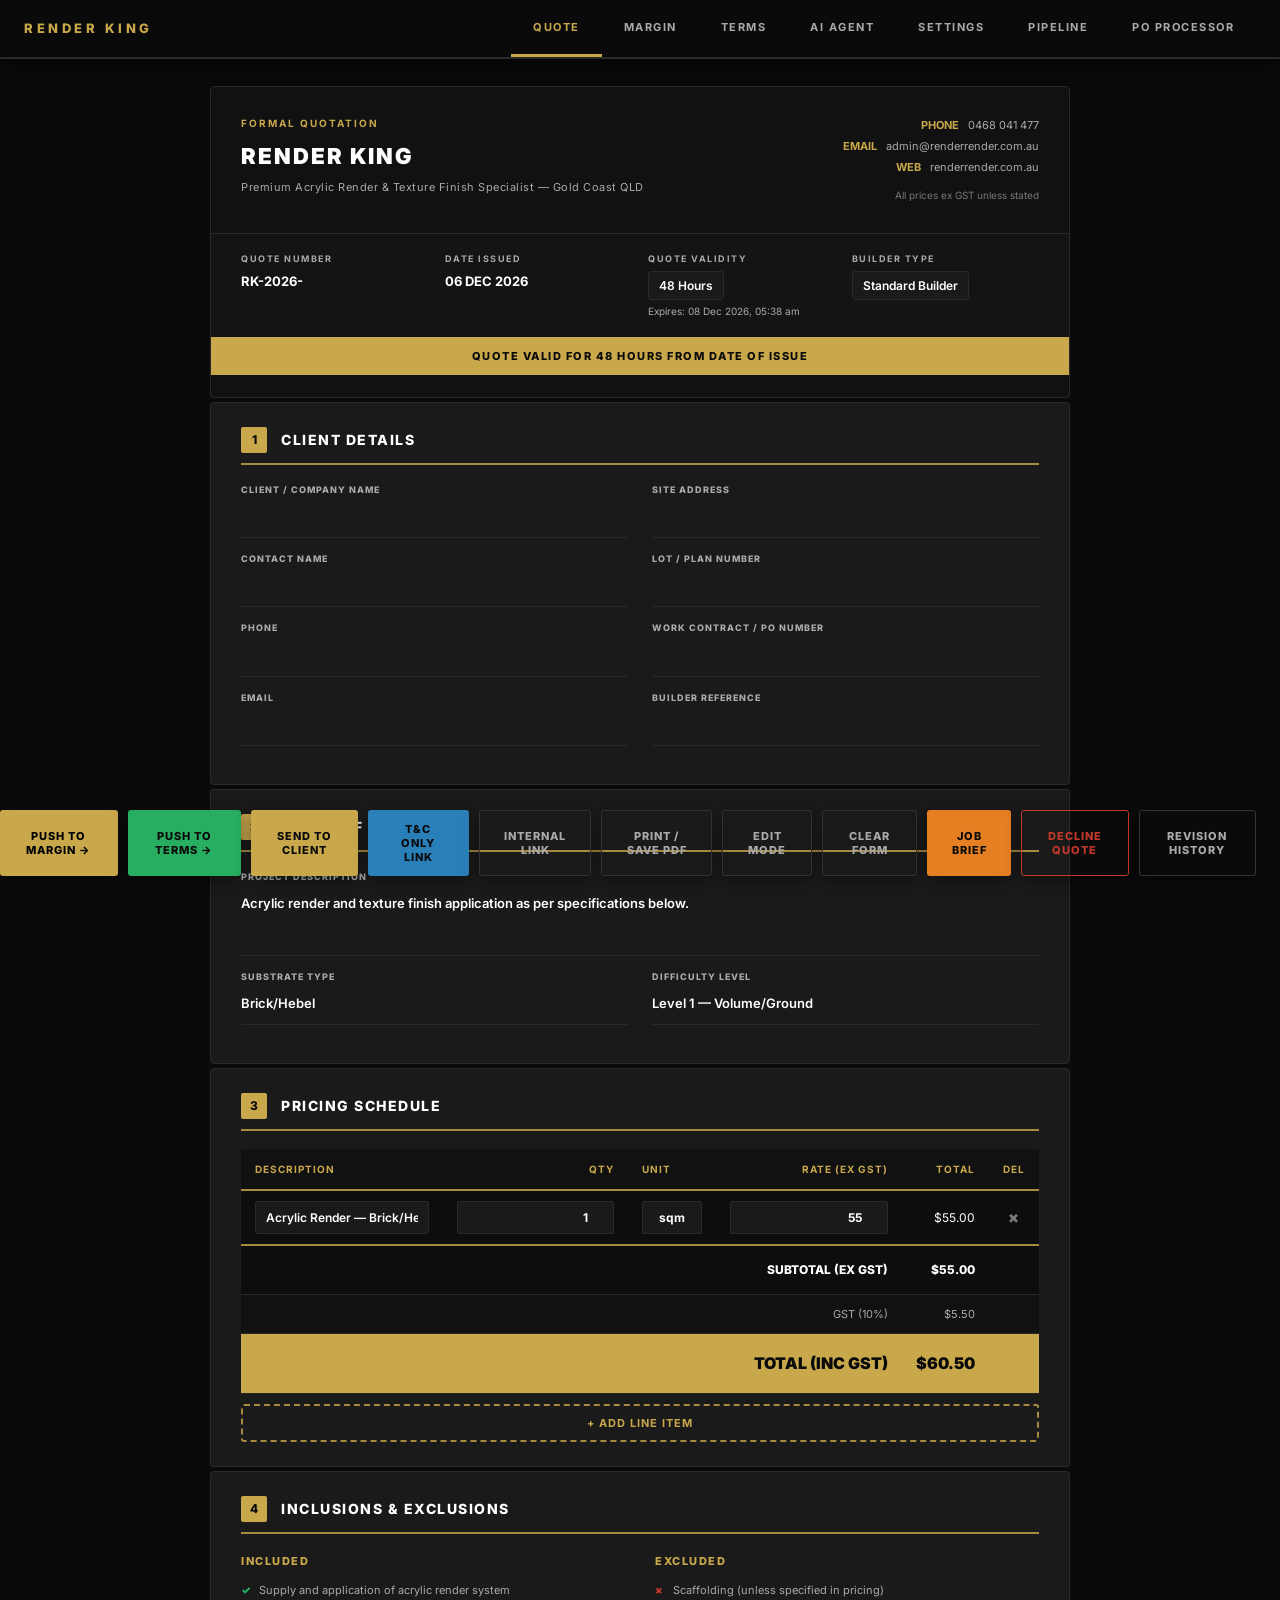
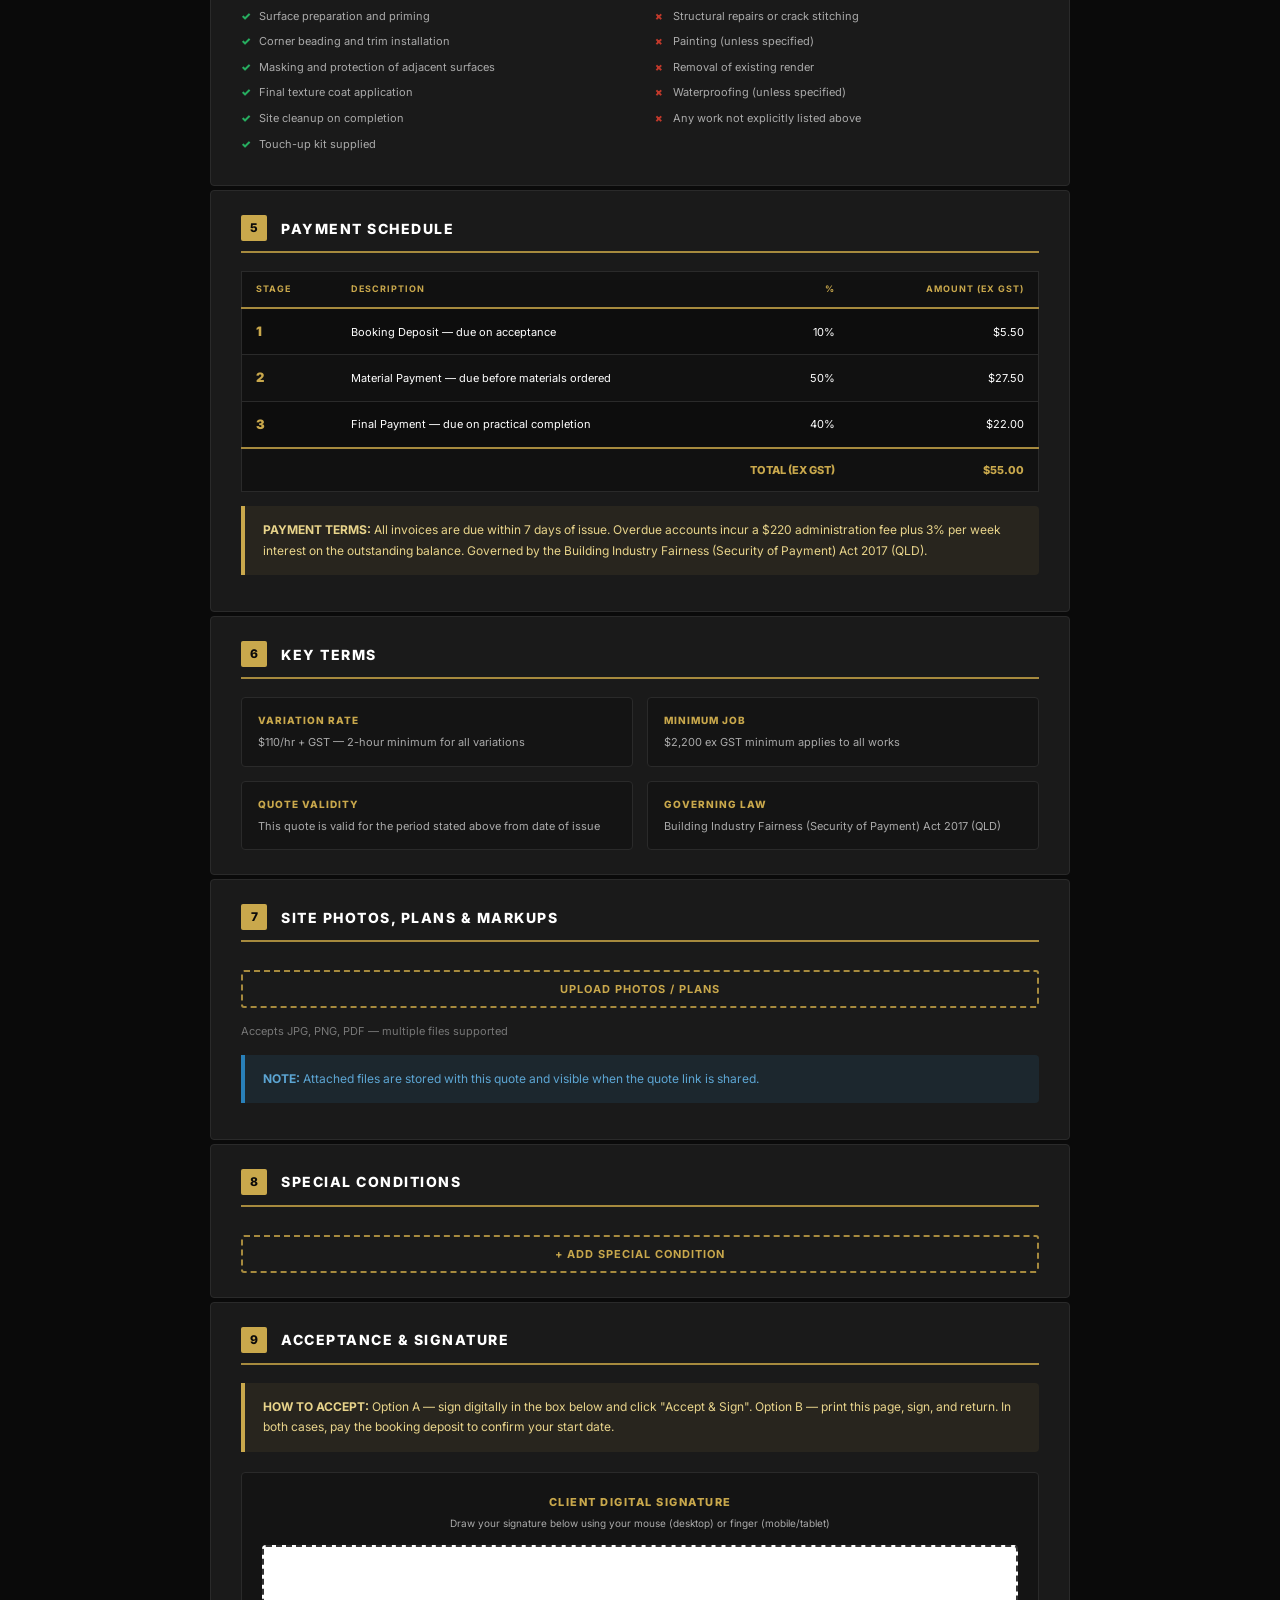
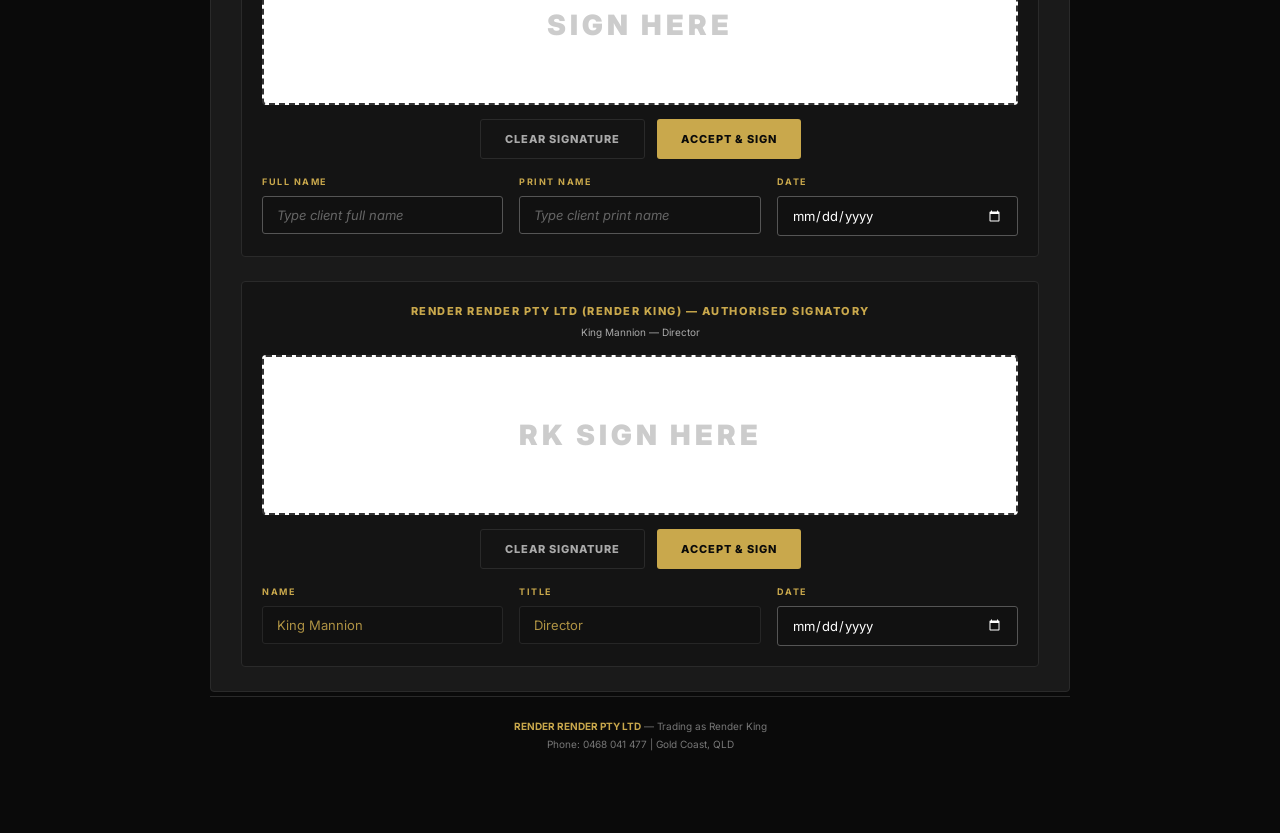
==== commit f9991255: "Upgrade: Reorder tabs Quote→Margin→Terms, AI chat with GPT-4.1-mini, auto-populate cross-tab data fl" ====
--- a/index.html
+++ b/index.html
@@ -16,9 +16,9 @@
 <nav class="topnav">
   <div class="nav-brand">RENDER KING</div>
   <div class="nav-tabs">
-    <button class="nav-tab active" data-tab="calculator" onclick="switchTab('calculator')">MARGIN CALCULATOR</button>
-    <button class="nav-tab" data-tab="quote" onclick="switchTab('quote')">QUOTE GENERATOR</button>
-    <button class="nav-tab" data-tab="terms" onclick="switchTab('terms')">TERMS &amp; CONDITIONS</button>
+    <button class="nav-tab active" data-tab="quote" onclick="switchTab('quote')">QUOTE</button>
+    <button class="nav-tab" data-tab="calculator" onclick="switchTab('calculator')">MARGIN</button>
+    <button class="nav-tab" data-tab="terms" onclick="switchTab('terms')">TERMS</button>
     <button class="nav-tab" data-tab="ai" onclick="switchTab('ai')">AI AGENT</button>
     <button class="nav-tab" data-tab="settings" onclick="switchTab('settings')">SETTINGS</button>
     <a href="dashboard.html" class="nav-tab" style="text-decoration:none;">PIPELINE</a>
@@ -29,7 +29,7 @@
 <!-- ═══════════════════════════════════════════════════════════ -->
 <!-- TAB 1: MARGIN CALCULATOR                                    -->
 <!-- ═══════════════════════════════════════════════════════════ -->
-<div id="tab-calculator" class="tab-content active">
+<div id="tab-calculator" class="tab-content">
   <div class="page">
 
     <!-- SURFACE LINES -->
@@ -144,7 +144,7 @@
 <!-- ═══════════════════════════════════════════════════════════ -->
 <!-- TAB 2: QUOTE GENERATOR                                      -->
 <!-- ═══════════════════════════════════════════════════════════ -->
-<div id="tab-quote" class="tab-content">
+<div id="tab-quote" class="tab-content active">
   <div class="doc">
 
     <!-- HEADER -->
@@ -448,13 +448,15 @@
   </div><!-- /doc -->
 
   <div class="quote-toolbar no-print">
+    <button class="tb-btn" onclick="pushQuoteToMargin()" title="Push quote data into the Margin Calculator" style="background:var(--gold);color:#000;">PUSH TO MARGIN &rarr;</button>
+    <button class="tb-btn" onclick="pushQuoteToTerms()" title="Push client details into Terms &amp; Conditions" style="background:var(--green);">PUSH TO TERMS &rarr;</button>
     <button class="tb-btn" onclick="saveAndShareQuote('client')" title="Saves quote and generates a clean client-facing link (no internal data)">SEND TO CLIENT</button>
     <button class="tb-btn" onclick="saveAndShareQuote('tc')" title="Saves and generates a T&amp;C-only link with signature pad" style="background:var(--blue);">T&amp;C ONLY LINK</button>
     <button class="tb-btn ghost" onclick="saveAndShareQuote('internal')" title="Full internal link with margin data">INTERNAL LINK</button>
     <button class="tb-btn ghost" onclick="window.print()">PRINT / SAVE PDF</button>
     <button class="tb-btn ghost" onclick="toggleEditMode()">EDIT MODE</button>
     <button class="tb-btn ghost" onclick="clearQuoteForm()">CLEAR FORM</button>
-    <button class="tb-btn" onclick="generateJobBrief()" style="background:var(--green);">JOB BRIEF</button>
+    <button class="tb-btn" onclick="generateJobBrief()" style="background:var(--amber);">JOB BRIEF</button>
     <button class="tb-btn ghost" onclick="declineQuote()" style="border-color:var(--red);color:var(--red);">DECLINE QUOTE</button>
     <button class="tb-btn ghost" onclick="showRevisionHistory()">REVISION HISTORY</button>
   </div>
@@ -608,7 +610,7 @@
         </div>
         <div style="margin-bottom:20px;">
           <div class="field-lbl" style="margin-bottom:4px;">PROJECT / QUOTE REFERENCE</div>
-          <div class="field-val" contenteditable="true">&nbsp;</div>
+          <div class="field-val" contenteditable="true" id="tc-quote-ref">&nbsp;</div>
         </div>
         <div class="print-sig-grid">
           <!-- CLIENT SIDE -->
@@ -829,6 +831,26 @@
       <button class="agent-clear-btn" onclick="clearAgentForm()">CLEAR FORM</button>
     </div>
 
+    <!-- AI CHAT ASSISTANT -->
+    <div class="card" style="margin-top:24px;">
+      <div class="card-header"><h2>AI ASSISTANT</h2><span class="badge">GPT-4.1 POWERED</span></div>
+      <div class="card-body">
+        <div class="callout callout-gold" style="margin-bottom:14px;">
+          <strong>ASK ANYTHING:</strong> Pricing help, scope clarification, material estimates, quoting advice, builder negotiation tips. The AI has full context of Render King's rates, systems, and business rules.
+        </div>
+        <div class="ai-chat-area" id="ai-chat-messages">
+          <div class="ai-message ai-system">RENDER KING AI ASSISTANT — Ready to help with quoting, pricing, materials, and scope.</div>
+        </div>
+        <div class="ai-input-area">
+          <textarea id="ai-input" rows="3" placeholder="Ask about pricing, materials, scope, builder negotiations..."></textarea>
+          <div class="ai-btn-row">
+            <button class="agent-populate-btn" onclick="sendAiMessage()" style="flex:1;">SEND</button>
+            <button class="agent-clear-btn" onclick="clearAiChat()" style="flex:0 0 auto;padding:10px 20px;">CLEAR CHAT</button>
+          </div>
+        </div>
+      </div>
+    </div>
+
   </div><!-- /page -->
 </div><!-- /tab-ai -->
 
@@ -1283,6 +1305,31 @@
         <div style="margin-top:18px;">
           <button id="refresh-market-rates-btn" class="add-surface-btn" onclick="refreshMarketRates()" style="width:100%;background:var(--gold);color:#000;border-color:var(--gold);font-weight:800;letter-spacing:1px;">REFRESH MARKET RATES</button>
           <div id="market-rates-timestamp" style="text-align:center;font-size:11px;color:var(--grey-mid);margin-top:8px;">Last refreshed: —</div>
+        </div>
+      </div>
+    </div>
+
+    <!-- AI CONFIGURATION -->
+    <div class="card">
+      <div class="card-header"><h2>AI ASSISTANT CONFIGURATION</h2><span class="badge">GPT-4.1</span></div>
+      <div class="card-body">
+        <div class="callout callout-gold" style="margin-bottom:14px;">
+          <strong>SETUP:</strong> Enter your OpenAI API key to enable the AI Assistant. Key is stored locally in your browser only — never sent to our servers. Get a key at <a href="https://platform.openai.com/api-keys" target="_blank" style="color:var(--gold);">platform.openai.com/api-keys</a>
+        </div>
+        <div class="settings-grid" style="grid-template-columns:1fr;">
+          <div class="settings-field">
+            <label>OPENAI API KEY</label>
+            <div style="display:flex;gap:8px;">
+              <input type="password" id="set-ai-key" placeholder="sk-..." style="flex:1;" oninput="saveAiKey()">
+              <button class="add-surface-btn" onclick="toggleAiKeyVisibility()" style="padding:8px 14px;flex:0 0 auto;">SHOW</button>
+              <button class="add-surface-btn" onclick="testAiKey()" style="padding:8px 14px;flex:0 0 auto;background:var(--gold);color:#000;border-color:var(--gold);">TEST</button>
+            </div>
+            <div id="ai-key-status" style="font-size:11px;color:var(--grey-mid);margin-top:6px;"></div>
+          </div>
+          <div class="settings-field">
+            <label>AI PROXY URL <span style="font-weight:400;color:var(--grey-mid);">(OPTIONAL — for Cloudflare Worker proxy)</span></label>
+            <input type="text" id="set-ai-proxy" placeholder="https://your-worker.workers.dev" oninput="saveAiProxy()">
+          </div>
         </div>
       </div>
     </div>
@@ -1338,9 +1385,9 @@
   @media print{.job-brief-body{max-height:none;overflow:visible;}.share-modal-backdrop,.job-brief-header button,.job-brief-print-btn{display:none !important;}}
 </style>
 
-<script src="calculator.js?v=9"></script>
-<script src="quote.js?v=9"></script>
-<script src="agent.js?v=9"></script>
+<script src="calculator.js?v=10"></script>
+<script src="quote.js?v=10"></script>
+<script src="agent.js?v=10"></script>
 
 </body>
 </html>
